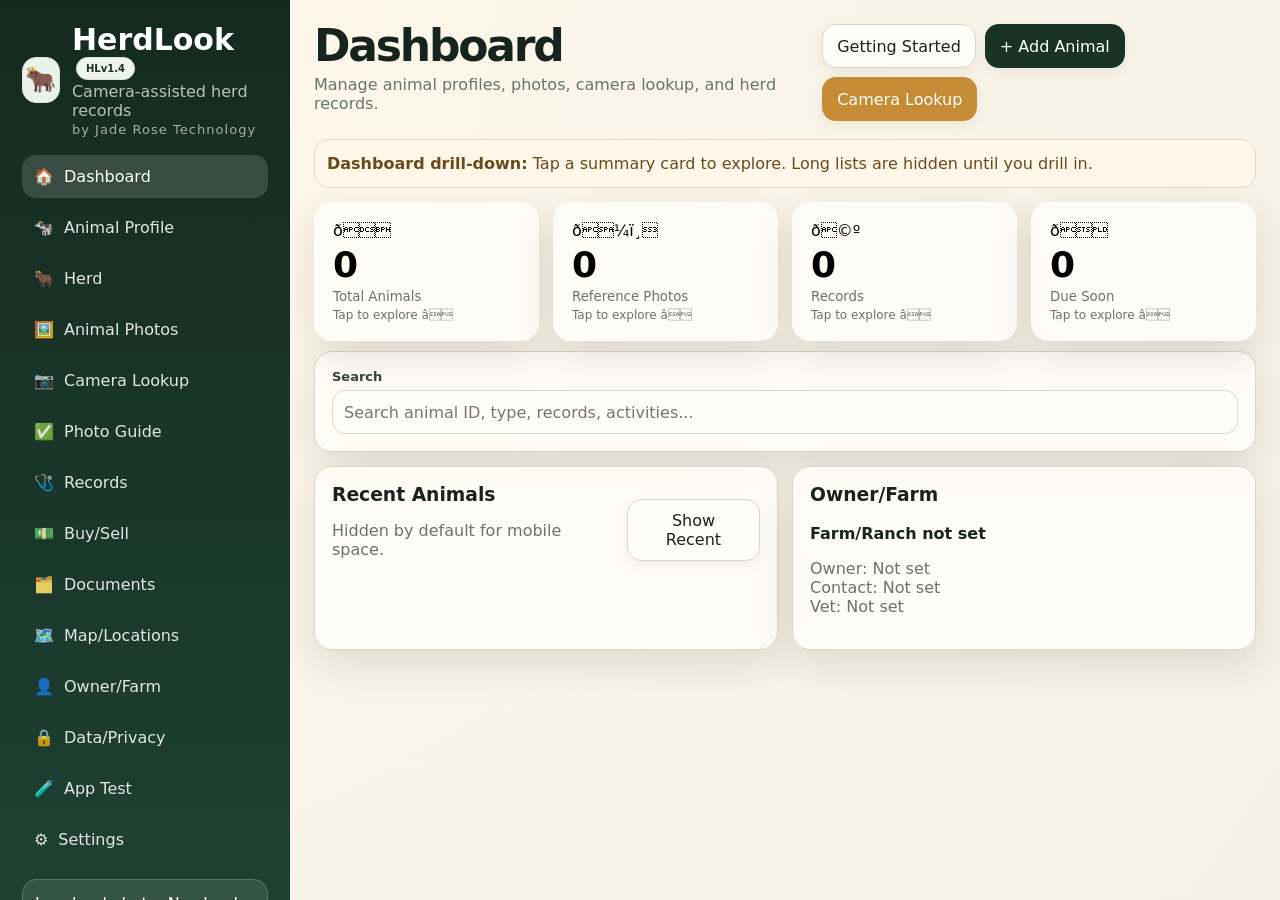
==== index.html @ 60dd4072 "HLv1.4: Fix Back button showing label but not content - use view() to actually show/hide pages, add " ====
<!doctype html>
<html lang="en">
<head>
<meta charset="utf-8">
<meta name="viewport" content="width=device-width,initial-scale=1,viewport-fit=cover">
<title>HerdLook HLv1.4</title>
<meta name="theme-color" content="#183326">
<meta name="description" content="HerdLook local-only herd management beta with mobile drawer, categories, photos, camera lookup, and records.">
<style>
:root{--bg:#f5f1e7;--card:#fffdf8;--ink:#17241d;--muted:#68746c;--green:#183326;--green2:#2f604b;--gold:#c58b35;--line:#ddd5c7;--bad:#a33b2f;--shadow:0 14px 38px rgba(23,36,29,.12);--r:18px;--hl-green:#0f4d2a;--hl-green-2:#176235;--hl-green-soft:#dcefdc;--hl-orange:#e96b2c;--hl-cream:#fbfaf5;--hl-card:#ffffff;--hl-border:#e2ddd3;--hl-text:#1e241f;--hl-muted:#687267;--hl-shadow:0 10px 28px rgba(18,45,28,.12);--hl-radius:18px}
*{box-sizing:border-box}body{margin:0;font-family:Inter,system-ui,-apple-system,Segoe UI,sans-serif;background:radial-gradient(circle at top left,#fff8ea,var(--bg));color:var(--ink)}button,input,select,textarea{font:inherit}button{cursor:pointer;border:0}.hidden{display:none!important}
.appbar{display:none;position:sticky;top:0;z-index:40;align-items:center;justify-content:space-between;padding:12px 14px;background:rgba(245,241,231,.96);backdrop-filter:blur(14px);border-bottom:1px solid var(--line)}.mbrand{display:flex;align-items:center;gap:10px;min-width:0}.logo{width:46px;height:46px;border-radius:14px;display:grid;place-items:center;background:#eaf2ec;color:var(--green);font-size:25px;border:1px solid #d6e4d9}.mbrand strong{font-size:20px;display:block}.mbrand small{display:block;color:var(--muted);font-size:12px;white-space:nowrap;overflow:hidden;text-overflow:ellipsis;max-width:230px}.hamb{width:48px;height:48px;border-radius:15px;background:var(--green);color:white;font-size:24px}.backdrop{display:none;position:fixed;inset:0;background:rgba(0,0,0,.36);z-index:44}.backdrop.open{display:block}
.layout{display:grid;grid-template-columns:290px minmax(0,1fr);min-height:100vh}.side{position:sticky;top:0;height:100vh;padding:22px;background:linear-gradient(180deg,#142a20,#1f4033);color:white;overflow:auto;z-index:45}.brand{display:flex;gap:12px;align-items:center;margin-bottom:18px}.brand h1{margin:0;font-size:30px}.brand p{margin:2px 0;color:rgba(255,255,255,.7)}.byline{font-size:13px;letter-spacing:.08em;color:rgba(255,255,255,.62)}
.nav{display:grid;gap:8px;margin-top:18px}.nav button{display:flex;gap:10px;align-items:center;text-align:left;width:100%;border-radius:14px;padding:12px;color:rgba(255,255,255,.88);background:transparent}.nav button.active,.nav button:hover{background:rgba(255,255,255,.14);color:white}.nav .label{overflow:hidden;text-overflow:ellipsis}
main{padding:24px;min-width:0}.top{display:flex;justify-content:space-between;gap:14px;align-items:start;margin-bottom:18px}.top h2{font-size:clamp(28px,4vw,44px);line-height:1;margin:0;letter-spacing:-.05em}.top p{color:var(--muted);margin:7px 0 0}.actions{display:flex;gap:9px;flex-wrap:wrap}.btn{border-radius:14px;padding:11px 14px;min-height:44px;background:var(--card);border:1px solid var(--line);color:var(--ink);box-shadow:0 5px 14px rgba(23,36,29,.06)}.primary{background:var(--green);color:white;border-color:transparent}.accent{background:var(--gold);color:white;border-color:transparent}.danger{background:#fff0ed;color:var(--bad);border-color:#efc9c3}
.card{background:rgba(255,253,248,.9);border:1px solid var(--line);border-radius:var(--r);box-shadow:var(--shadow);padding:17px}.grid{display:grid;gap:14px}.stats{grid-template-columns:repeat(4,1fr)}.three{grid-template-columns:repeat(3,1fr)}.two{grid-template-columns:repeat(2,1fr)}.stat small,.muted{color:var(--muted)}.stat strong{font-size:38px;display:block;margin:10px 0}.notice{border:1px solid #ead8ba;background:#fff8ea;color:#6b4a19;border-radius:15px;padding:12px;margin-bottom:14px;line-height:1.45}
.toolbar{display:flex;gap:9px;flex-wrap:wrap;margin-bottom:14px}.toolbar input,.toolbar select{flex:1;min-width:150px}.field{display:grid;gap:6px;margin-bottom:11px}label{font-weight:800;font-size:13px;color:#344238}input,select,textarea{width:100%;border:1px solid var(--line);border-radius:13px;background:#fffdf8;color:var(--ink);padding:11px;min-height:44px}textarea{min-height:92px;resize:vertical}.formgrid{display:grid;grid-template-columns:repeat(2,1fr);gap:11px}.full{grid-column:1/-1}
.catcard{text-align:left;display:grid;gap:8px;min-height:118px}.catcard small{color:var(--muted)}.catcard strong{font-size:32px}.catcard.active{border-color:var(--green2);box-shadow:0 0 0 3px rgba(47,96,75,.14),var(--shadow)}.idgrid{display:grid;grid-template-columns:repeat(2,1fr);gap:10px;margin-top:12px}.idbtn{text-align:left;border:1px solid var(--line);background:#fffdf8;border-radius:14px;padding:12px}.idbtn strong{display:block;font-size:18px}.animals{display:grid;grid-template-columns:repeat(3,1fr);gap:14px}.pill{display:inline-flex;border-radius:99px;padding:5px 9px;background:#eef5ef;color:var(--green);font-size:12px;font-weight:900;border:1px solid #d6e4d9}.record,.doc,.loc{border:1px solid var(--line);border-radius:15px;background:#fffdf8;padding:12px;margin-top:10px}.row{display:flex;justify-content:space-between;align-items:center;gap:10px}
.photos{display:grid;grid-template-columns:repeat(2,1fr);gap:12px}.photoCard{border:1px solid var(--line);border-radius:18px;overflow:hidden;background:#fffdf8}.photoCard img,.thumb img{width:100%;height:210px;object-fit:cover;display:block}.thumbs{display:grid;grid-template-columns:repeat(4,1fr);gap:10px}.thumb{height:130px;border:1px solid var(--line);border-radius:14px;overflow:hidden;background:#f6f1e7}.match{display:grid;grid-template-columns:105px 1fr auto;gap:12px;align-items:center;border:1px solid var(--line);border-radius:16px;padding:10px;background:#fffdf8;margin-top:10px}.match img{width:105px;height:86px;object-fit:cover;border-radius:12px}.bar{height:9px;background:#e7dfd1;border-radius:99px;overflow:hidden}.bar span{display:block;height:100%;background:linear-gradient(90deg,var(--green2),var(--gold))}
.batch{display:grid;grid-template-columns:1fr 1fr 1fr auto;gap:10px;align-items:end;border:1px solid var(--line);border-radius:15px;background:#fffdf8;padding:12px;margin-top:10px}.chips{display:flex;gap:7px;flex-wrap:wrap}.chip{border:1px solid var(--line);background:#fffdf8;border-radius:99px;padding:6px 10px;font-size:12px;font-weight:800;color:var(--green)}
.modal{display:none;position:fixed;inset:0;z-index:70;background:rgba(0,0,0,.5);align-items:center;justify-content:center;padding:18px}.modal.open{display:flex}.modalbox{width:min(960px,100%);max-height:92vh;overflow:auto;background:white;border-radius:24px;padding:20px}.modalhead{display:flex;justify-content:space-between;gap:12px;align-items:start}.modalhead h3{margin:0;font-size:27px}
.lock{display:none;position:fixed;inset:0;z-index:100;background:linear-gradient(135deg,#142a20,#2f604b);align-items:center;justify-content:center;padding:20px}.lock.open{display:flex}.lockbox{background:white;border-radius:24px;padding:22px;width:min(450px,100%)}
@media(max-width:1050px){.appbar{display:flex}.layout{display:block}.side{position:fixed;inset:0 auto 0 0;width:min(82vw,320px);height:100vh;transform:translateX(-105%);transition:.22s ease;box-shadow:22px 0 70px rgba(0,0,0,.28)}.side.open{transform:translateX(0)}.nav{display:grid!important}.nav button{white-space:normal;font-size:15px}main{padding:15px}.top{display:grid}.top .actions{display:grid;grid-template-columns:1fr 1fr}.top .actions .btn:first-child{grid-column:1/-1}.stats,.three,.two,.animals,.photos,.idgrid,.formgrid,.thumbs{grid-template-columns:1fr}.batch{grid-template-columns:1fr}.match{grid-template-columns:1fr}.match img{width:100%;height:175px}.card{padding:15px}}

.sale-status {
  display:inline-flex;
  align-items:center;
  border-radius:99px;
  padding:5px 9px;
  font-size:12px;
  font-weight:900;
  border:1px solid var(--line);
  background:#eef5ef;
  color:var(--green);
}
.sale-status.sold {background:#fff0ed;color:var(--bad);border-color:#efc9c3}
.sale-status.bought {background:#fff8ea;color:#6b4a19;border-color:#ead8ba}
.sale-box {
  border:1px solid var(--line);
  background:#fffdf8;
  border-radius:15px;
  padding:12px;
  margin-top:10px;
}

@media print{.side,.appbar,.actions,.toolbar,.btn{display:none!important}.layout{display:block}main{padding:0}.card{box-shadow:none}}

.drill-btn{cursor:pointer;text-align:left;border:2px solid transparent;transition:border-color .15s,box-shadow .15s}
.drill-btn:hover,.drill-btn:active{border-color:var(--green2);box-shadow:var(--shadow)}
.drill-btn strong{font-size:36px;display:block;margin:4px 0}
.drill-btn small{display:block;color:var(--muted)}
.drill-btn span.muted{font-size:12px;margin-top:4px;display:block}
.drill-card{border:1px solid var(--line);border-radius:var(--r);background:var(--card);padding:14px;cursor:pointer;transition:border-color .15s}
.drill-card:hover,.drill-card:active{border-color:var(--green2)}
.drill-card h4{margin:0 0 4px}
.drill-card .count{font-size:24px;font-weight:900;color:var(--green2)}
.drill-back{margin-bottom:12px}
.drill-item{border:1px solid var(--line);border-radius:14px;background:var(--card);padding:12px;margin-top:10px;display:flex;justify-content:space-between;align-items:center;gap:10px}
.drill-item .info{min-width:0}
.drill-item .info strong{display:block;font-size:16px}
.drill-item .info small{color:var(--muted)}
.drill-item .actions{flex-shrink:0}
.search-group{margin-top:14px}
.search-group h4{margin:0 0 6px}
.search-item{border:1px solid var(--line);border-radius:14px;background:var(--card);padding:10px;margin-top:6px;display:flex;justify-content:space-between;align-items:center;gap:8px}
.status-deceased{background:#fff0ed;border-color:#efc9c3;color:var(--bad)}
.status-sold{background:#fff8ea;border-color:#ead8ba;color:#6b4a19}
.status-bought{background:#eef5ef;border-color:#d6e4d9;color:var(--green2)}

/* === HerdLook Animal Profile (Flyer Layout) === */
.hl-app-shell{min-height:100vh;background:radial-gradient(circle at top right,rgba(23,98,53,.13),transparent 34%),linear-gradient(180deg,#f7f5ec 0%,#fff 44%,#f7f4eb 100%);color:var(--hl-text);font-family:system-ui,-apple-system,BlinkMacSystemFont,"Segoe UI",sans-serif;padding-bottom:86px}
.hl-topbar{position:sticky;top:0;z-index:20;display:flex;align-items:center;justify-content:space-between;padding:14px 16px;background:linear-gradient(135deg,var(--hl-green),var(--hl-green-2));color:#fff;box-shadow:0 6px 16px rgba(0,0,0,.18)}
.hl-brand{display:flex;align-items:center;gap:10px}
.hl-logo{width:42px;height:42px;display:grid;place-items:center;background:#fff;color:var(--hl-green);border-radius:999px;font-size:22px;font-weight:900}
.hl-brand-name{font-size:1.35rem;font-weight:900;line-height:1}
.hl-brand-sub{margin-top:3px;font-size:.72rem;letter-spacing:.08em;text-transform:uppercase;opacity:.82}
.hl-menu-btn{border:0;background:transparent;color:#fff;font-size:1.8rem;line-height:1;cursor:pointer}
.hl-animal-profile{width:min(100%,760px);margin:0 auto;padding:14px}
.hl-hero-card,.hl-animal-main-card,.hl-panel{background:var(--hl-card);border:1px solid var(--hl-border);border-radius:var(--hl-radius);box-shadow:var(--hl-shadow);overflow:hidden;margin-bottom:14px}
.hl-hero-photo-wrap{width:100%;height:clamp(230px,42vw,360px);background:#d8e3d4;overflow:hidden;display:grid;place-items:center;color:var(--hl-muted);font-size:1rem}
.hl-hero-photo{width:100%;height:100%;object-fit:cover;display:block}
.hl-photo-strip{display:flex;gap:8px;padding:9px;overflow-x:auto;background:rgba(255,255,255,.92);border-top:1px solid var(--hl-border)}
.hl-thumb{flex:0 0 86px;height:62px;border:2px solid transparent;border-radius:10px;overflow:hidden;background:#eef3ea;cursor:pointer;padding:0}
.hl-thumb.active{border-color:var(--hl-green)}
.hl-thumb img{width:100%;height:100%;object-fit:cover}
.hl-empty-thumb{display:grid;place-items:center;height:100%;font-size:.75rem;color:#607060}
.hl-more-thumb{flex:0 0 86px;height:62px;border-radius:10px;border:0;background:linear-gradient(135deg,rgba(15,77,42,.8),rgba(15,77,42,.55));color:#fff;font-weight:900;font-size:1.2rem;cursor:pointer}
.hl-animal-main-card{padding:16px}
.hl-animal-title-row{display:flex;align-items:flex-start;justify-content:space-between;gap:12px;flex-wrap:wrap}
.hl-animal-title-row h1{margin:0 0 7px;color:var(--hl-green);font-size:clamp(1.55rem,5vw,2.15rem);line-height:1.06}
.hl-animal-meta{margin:4px 0;color:var(--hl-text);font-size:.96rem}
.hl-animal-meta .dot{color:var(--hl-green-2);font-weight:900;padding:0 6px}
.hl-status-pill{flex:0 0 auto;background:var(--hl-green-soft);color:var(--hl-green);border:1px solid rgba(15,77,42,.18);padding:7px 13px;border-radius:999px;font-weight:800;font-size:.9rem;white-space:nowrap}
.hl-status-grid{display:grid;grid-template-columns:repeat(3,1fr);gap:9px;margin-top:16px}
.hl-status-card{border:1px solid var(--hl-border);background:#fff;border-radius:14px;padding:13px 8px;min-height:98px;text-align:center;box-shadow:0 6px 14px rgba(27,39,30,.08);cursor:pointer;font:inherit;color:var(--hl-text)}
.hl-status-icon{color:var(--hl-green);font-size:1.55rem;font-weight:900;margin-bottom:4px}
.hl-status-icon.hl-orange{color:var(--hl-orange)}
.hl-status-label{text-transform:uppercase;color:var(--hl-text);font-size:.74rem;font-weight:900;letter-spacing:.04em}
.hl-status-value{margin-top:5px;color:var(--hl-green);font-weight:800;font-size:.96rem}
.hl-panel{padding:15px}
.hl-panel h2,.hl-section-head h2{margin:0;color:var(--hl-green);font-size:1.05rem;text-transform:uppercase;letter-spacing:.04em}
.hl-section-head{display:flex;align-items:center;justify-content:space-between;gap:12px;margin-bottom:10px}
.hl-section-head button{border:0;background:transparent;color:var(--hl-green);font-weight:900;cursor:pointer}
.hl-record-list{border:1px solid var(--hl-border);border-radius:14px;overflow:hidden;background:#fff}
.hl-record-row{display:grid;grid-template-columns:94px 1fr auto 18px;gap:8px;align-items:center;padding:11px 10px;border-bottom:1px solid var(--hl-border);font-size:.92rem;cursor:pointer;width:100%;text-align:left;background:transparent;color:var(--hl-text);font:inherit}
.hl-record-row:last-child{border-bottom:0}
.hl-record-date{color:var(--hl-text);white-space:nowrap}
.hl-record-type{font-weight:750}
.hl-record-note{color:var(--hl-muted);text-align:right}
.hl-record-arrow{color:var(--hl-muted);font-size:1.15rem}
.hl-actions-grid{display:grid;grid-template-columns:repeat(4,1fr);gap:9px;margin-top:12px}
.hl-action-btn{border:1px solid var(--hl-border);background:#fff;color:var(--hl-text);border-radius:14px;padding:12px 6px 10px;min-height:84px;box-shadow:0 5px 13px rgba(27,39,30,.08);cursor:pointer;font-weight:750;font-size:.78rem;font:inherit}
.hl-action-icon{display:block;margin:0 auto 7px;color:var(--hl-green);font-size:1.65rem;line-height:1}
.hl-bottom-nav{position:fixed;left:50%;bottom:0;z-index:30;transform:translateX(-50%);width:min(100%,760px);display:grid;grid-template-columns:repeat(4,1fr);background:rgba(255,255,255,.96);backdrop-filter:blur(12px);border-top:1px solid var(--hl-border);box-shadow:0 -8px 20px rgba(18,45,28,.1)}
.hl-bottom-nav button{border:0;background:transparent;color:#697369;padding:8px 4px 10px;min-height:62px;font-size:1.22rem;cursor:pointer;font:inherit}
.hl-bottom-nav button span{display:block;margin-top:2px;font-size:.72rem;font-weight:750}
.hl-bottom-nav button.active{color:var(--hl-green)}
@media(max-width:520px){.hl-animal-profile{padding:10px}.hl-status-grid{grid-template-columns:repeat(3,minmax(0,1fr))}.hl-status-card{min-height:88px;padding:10px 5px}.hl-record-row{grid-template-columns:82px 1fr;gap:4px 8px}.hl-record-note{text-align:left;grid-column:2/3;font-size:.82rem}.hl-record-arrow{display:none}.hl-actions-grid{grid-template-columns:repeat(2,1fr)}.hl-action-btn{min-height:72px}}

.safe-mobile-nav{display:flex;align-items:center;gap:8px;padding:8px 12px;background:#f8fafc;border-bottom:1px solid #d9e2ec;position:sticky;top:0;z-index:50;margin:0 -2px 8px}
.safe-mobile-nav button{min-height:44px;padding:10px 14px;border:1px solid #cbd5e1;border-radius:12px;background:#fff;color:#17324d;font-weight:800;font-size:14px;cursor:pointer;transition:transform .1s}
.safe-mobile-nav button:active{transform:scale(.98)}
.safe-mobile-nav button:hover{background:#f0ebe0}
.safe-mobile-nav .current-label{font-size:13px;font-weight:700;color:#475569;overflow:hidden;text-overflow:ellipsis;white-space:nowrap}
@media(min-width:1050px){.safe-mobile-nav{display:flex}}
</style>

</head>
<body>
<div class="lock" id="lock"><div class="lockbox"><h2>HerdLook Locked</h2><p class="muted">Enter local PIN/password.</p><div class="field"><label>PIN/password</label><input id="unlockPin" type="password"></div><button class="btn primary" id="unlockBtn" style="width:100%">Unlock</button><p id="unlockErr" class="muted hidden" style="color:var(--bad)">Incorrect PIN/password.</p></div></div>
<div class="appbar"><div class="mbrand"><div class="logo">🐂</div><div><strong>HerdLook <span style="font-size:11px;color:var(--muted)">HLv1.4</span></strong><small>by Jade Rose Technology</small></div></div><button class="hamb" id="menuBtn">☰</button></div><div id="safeMobileNav"></div><div class="backdrop" id="backdrop"></div>
<div class="layout">
<aside class="side" id="side"><div class="brand"><div class="logo">🐂</div><div><h1>HerdLook</h1><span class="pill" style="font-size:10px;margin-left:4px">HLv1.4</span><p>Camera-assisted herd records</p><div class="byline">by Jade Rose Technology</div></div></div><nav class="nav" id="nav">
<button class="active" data-view="dashboard">🏠 <span class="label">Dashboard</span></button><button data-view="animalProfile">🐄 <span class="label">Animal Profile</span></button><button data-view="herd">🐂 <span class="label">Herd</span></button><button data-view="photos">🖼️ <span class="label">Animal Photos</span></button><button data-view="lookup">📷 <span class="label">Camera Lookup</span></button><button data-view="guide">✅ <span class="label">Photo Guide</span></button><button data-view="records">🩺 <span class="label">Records</span></button><button data-view="sales">💵 <span class="label">Buy/Sell</span></button><button data-view="documents">🗂️ <span class="label">Documents</span></button><button data-view="locations">🗺️ <span class="label">Map/Locations</span></button><button data-view="owner">👤 <span class="label">Owner/Farm</span></button><button data-view="privacy">🔒 <span class="label">Data/Privacy</span></button><button data-view="apptest">🧪 <span class="label">App Test</span></button><button data-view="settings">⚙️ <span class="label">Settings</span></button>
</nav><div class="notice" style="margin-top:18px;background:rgba(255,255,255,.1);color:white;border-color:rgba(255,255,255,.2)">Local-only beta. No cloud database or automatic sync.</div></aside>
<main>
<header class="top"><div><h2 id="title">Dashboard</h2><p id="sub">Manage animal profiles, photos, camera lookup, and herd records.</p></div><div class="actions"><button class="btn" onclick="view('guide')">Getting Started</button><button class="btn primary" onclick="openAnimal()">+ Add Animal</button><button class="btn accent" onclick="view('lookup')">Camera Lookup</button></div></header>

<section id="dashboard" class="view">
<div class="notice"><b>Dashboard drill-down:</b> Tap a summary card to explore. Long lists are hidden until you drill in.</div>
<div class="grid stats drill-cards"><button class="card stat drill-btn" onclick="openDashboardDrill('animals')">ð <strong id="sAnimals">0</strong><small>Total Animals</small><span class="muted">Tap to explore â</span></button><button class="card stat drill-btn" onclick="openDashboardDrill('photos')">ð¼ï¸ <strong id="sPhotos">0</strong><small>Reference Photos</small><span class="muted">Tap to explore â</span></button><button class="card stat drill-btn" onclick="openDashboardDrill('records')">ð©º <strong id="sRecords">0</strong><small>Records</small><span class="muted">Tap to explore â</span></button><button class="card stat drill-btn" onclick="openDashboardDrill('due')">ð <strong id="sDue">0</strong><small>Due Soon</small><span class="muted">Tap to explore â</span></button></div>
<div class="card" style="margin-top:10px"><div class="field" style="margin-bottom:0"><label>Search</label><input id="globalSearch" type="text" placeholder="Search animal ID, type, records, activities..." oninput="handleGlobalSearch(this.value)"></div><div id="searchResults" class="hidden" style="margin-top:10px"></div></div>
<div id="drillPanel" class="hidden" style="margin-top:14px"><div id="drillContent"></div></div>
<div id="dashboardDefault" class="grid two" style="margin-top:14px"><div class="card"><div class="row"><div><h3 style="margin:0">Recent Animals</h3><p class="muted">Hidden by default for mobile space.</p></div><button class="btn" id="recentBtn" onclick="toggleRecent()">Show Recent</button></div><div id="recent" class="hidden"></div></div><div class="card"><h3 style="margin-top:0">Owner/Farm</h3><div id="ownerSummary"></div></div></div>
</section>

<section id="herd" class="view hidden"><div class="toolbar"><input id="search" placeholder="Search ID, name, breed, location, dam, sire..."><select id="catFilter"><option value="">All categories</option></select><select id="sort"><option value="">Sort: newest added</option><option value="dob">Sort: birth date / age</option><option value="added">Sort: date added</option><option value="id">Sort: animal ID</option></select><select id="sortOrder"><option value="desc">Order: youngest / newest first</option><option value="asc">Order: oldest / earliest first</option></select><button class="btn" onclick="toggleBatch()">Batch Edit</button><button class="btn primary" onclick="openAnimal()">+ Add Animal</button></div><div id="animalList" class="animals"></div><div id="batchPanel" class="card hidden" style="margin-top:14px"><div class="row"><div><h3 style="margin:0">Batch Edit</h3><p class="muted">Change repeated info and save all edits with one click.</p></div><button class="btn primary" onclick="saveBatch()">Save All Edits</button></div><div id="batchList"></div></div></section>

<section id="photos" class="view hidden"><div class="toolbar"><input id="photoSearch" placeholder="Search animal photos..."><select id="photoCat"><option value="">All categories</option></select></div><div class="card"><h3 style="margin-top:0">Animal Photo Cards</h3><p class="muted">Photos live behind this button/page so herd cards stay compact on mobile.</p><div id="photoCards" class="photos"></div></div></section>

<section id="lookup" class="view hidden"><div class="card"><h3 style="margin-top:0">Camera Lookup</h3><div class="notice"><b>Advanced beta recognition:</b> Uses multi-photo weighted comparison in the browser. It suggests matches only. Always manually confirm.</div><div class="grid two"><div><div class="field"><label>Take/upload photo</label><input id="lookupFile" type="file" accept="image/*" capture="environment"></div><div id="lookupPreview" class="card muted" style="height:280px;display:grid;place-items:center">No photo selected</div></div><div><h4>Suggested matches</h4><div id="matches"><div class="record muted">Upload a photo to compare against animal reference photos.</div></div></div></div></div></section>

<section id="guide" class="view hidden"><div class="card"><h3 style="margin-top:0">Photo Capture Best Practices</h3><div class="notice"><b>Minimum beta requirement:</b> 3 clear photos: front face, left side, right side. Recommended: 6-8 photos per animal.</div><div class="grid two"><div class="card"><h4>Cattle: 6 photos</h4><ol><li>Front face</li><li>Left side full body</li><li>Right side full body</li><li>Rear view</li><li>Ear tag / brand close-up</li><li>Unique marking or muzzle/nose close-up</li></ol></div><div class="card"><h4>Horses: 7 photos</h4><ol><li>Front face</li><li>Left side full body</li><li>Right side full body</li><li>Rear view</li><li>Face / blaze close-up</li><li>Legs / socks / markings</li><li>Brand, scar, or unique marking</li></ol></div></div><h4>Quality rules</h4><ul><li>Use good daylight or even barn lighting.</li><li>Keep the animal filling most of the frame.</li><li>Avoid blur, fences, shadows, people, and other animals blocking the view.</li><li>Update photos after seasonal coat changes, new tags, injury, grooming, or weight change.</li></ul></div></section>

<section id="records" class="view hidden"><div class="toolbar"><input id="recordSearch" placeholder="Search records..."><select id="recordType"><option value="">All record types</option><option>Health</option><option>Weight</option><option>Breeding</option><option>Movement</option><option>Note</option><option>Sale/Transfer</option><option>Death/Loss</option></select><button class="btn primary" onclick="openRecord()">+ Add Record</button></div><div class="card"><h3 style="margin-top:0">Records</h3><div id="recordList"></div></div></section>

<section id="sales" class="view hidden">
 <div class="toolbar">
 <input id="saleSearch" placeholder="Search sales by animal, buyer/seller, notes...">
 <select id="saleStatusFilter">
 <option value="">All sale statuses</option>
 <option value="active">Active / owned</option>
 <option value="sold">Sold</option>
 <option value="bought">Bought / purchased</option>
 </select>
 <button class="btn primary" onclick="openSale()">+ Add Buy/Sell Entry</button>
 </div>
 <div class="card">
 <h3 style="margin-top:0">Buy/Sell Animal Records</h3>
 <p class="muted">Track animal purchase date, purchase price, sold date, sale price, buyer/seller, and notes. Sale info also appears on animal cards.</p>
 <div id="salesList"></div>
 </div>
</section>

<section id="documents" class="view hidden"><div class="grid two"><div class="card"><h3 style="margin-top:0">Add Document</h3><form id="docForm"><div class="field"><label>Title</label><input id="docTitle" required></div><div class="field"><label>Type</label><select id="docType"><option>Vet / Health</option><option>Registration</option><option>Bill of Sale</option><option>Receipt</option><option>Lab / Test Result</option><option>Other</option></select></div><div class="field"><label>Attach to animal</label><select id="docAnimal"></select></div><div class="field"><label>File</label><input id="docFile" type="file" required></div><div class="field"><label>Notes</label><textarea id="docNotes"></textarea></div><button class="btn primary">Save Document</button></form></div><div class="card"><h3 style="margin-top:0">Stored Documents</h3><div id="docList"></div></div></div></section>

<section id="locations" class="view hidden"><div class="grid two"><div class="card"><h3 style="margin-top:0">Location</h3><form id="locForm"><div class="field"><label>Name</label><input id="locName" required></div><div class="field"><label>Type</label><select id="locType"><option>Pasture</option><option>Barn</option><option>Lot / Pen</option><option>Water</option><option>Gate</option><option>Handling Area</option><option>Quarantine</option><option>Other</option></select></div><div class="field"><label>Notes</label><textarea id="locNotes"></textarea></div><button class="btn primary">Save Location</button></form></div><div class="card"><h3 style="margin-top:0">Locations</h3><div id="locList"></div></div></div></section>

<section id="owner" class="view hidden"><div class="card"><h3 style="margin-top:0">Owner & Farm/Ranch Info</h3><form id="ownerForm" class="formgrid"><div class="field"><label>Owner name</label><input id="ownerName"></div><div class="field"><label>Farm/Ranch name</label><input id="farmName"></div><div class="field"><label>Phone</label><input id="ownerPhone"></div><div class="field"><label>Email</label><input id="ownerEmail" type="email"></div><div class="field full"><label>Address</label><input id="farmAddress"></div><div class="field"><label>Primary animal type</label><input id="farmType"></div><div class="field"><label>Vet / clinic</label><input id="vetInfo"></div><div class="field full"><label>Notes</label><textarea id="farmNotes"></textarea></div><button class="btn primary full">Save Owner/Farm Info</button></form></div></section>

<section id="privacy" class="view hidden"><div class="grid two"><div class="card"><h3 style="margin-top:0">Local-Only Data</h3><p>HerdLook stores data in this browser/device by default. No Firebase, Supabase, cloud database, server accounts, or automatic cloud sync.</p><div class="notice">Export backups regularly. Clearing browser data can delete local HerdLook records.</div></div><div class="card"><h3 style="margin-top:0">Backup / Restore</h3><div class="notice"><b>Import safety rule:</b> Importing a backup will not overwrite existing data. To import a backup, first export a safety backup, then clear/delete the old local data from Settings.</div><div class="notice"><b>Migration fix:</b> Old HerdLook backups are normalized during import so animal category cards, Animal Photos, Records, Documents, Locations, owner/farm info, dam/sire fields, breed, and location fields display in the updated layout.</div><div class="card" style="margin-bottom:12px">
 <h4 style="margin:0 0 8px">Mobile Transfer Photo Settings</h4>
 <div class="field"><label>Photo quality</label><select id="mobilePhotoQuality"><option value="low">Low (700px, smaller file)</option><option value="medium" selected>Medium (900px, recommended)</option><option value="high">High (1200px, best quality)</option></select></div>
 <div class="field"><label>Max photos per animal</label><select id="mobileMaxPhotos"><option value="1">1</option><option value="2" selected>2</option><option value="3">3</option><option value="all">All</option></select></div>
</div>
<div class="actions">
 <button class="btn primary" onclick="exportBackup()">Export Full Backup</button>
 <button class="btn" onclick="exportMobileRecordsOnlyBackup()">Export Mobile Transfer — Records Only</button>
 <button class="btn" onclick="exportMobilePhotoBackup()">Export Mobile Transfer — With Photos</button>
</div>
<div class="notice" style="margin-top:12px">
 <b>Full Backup</b> includes original photos and may be too large for iPhone.<br>
 <b>Mobile Records Only</b> is the smallest transfer — no photos or document files.<br>
 <b>Mobile With Photos</b> compresses animal photos for iPhone transfer.
</div>
<div class="field" style="margin-top:12px">
 <label>Import HerdLook backup</label>
 <input id="importFile" type="file" accept=".json,application/json,text/plain">
</div>
<div class="actions"><button class="btn primary" onclick="importBackup()">Import Selected Backup</button></div>
<div id="importStatus" class="notice" style="margin-top:12px"><b>Import status:</b> Choose a backup file. On iPhone, use a Mobile Transfer Backup.</div></div></div></section>

<section id="apptest" class="view hidden">
 <div class="card">
 <h3 style="margin-top:0">App Test / Link Check</h3>
 <p class="muted">Run this before release. It checks key views, buttons, modals, animal-card actions, and startup hydration. If no animals exist, the test will load a temporary test herd first.</p>
 <div class="actions">
 <button class="btn primary" onclick="runAppTest()">Run App Test</button><button class="btn" onclick="runPersistenceTest()">Run Persistence Test</button><button class="btn" onclick="runMobileStorageTest()">Run iPhone Storage Test</button>
 <button class="btn" onclick="seed()">Load Test Herd</button>
 </div>
 <div id="appTestResults" class="record" style="margin-top:14px">No test run yet.</div>
 </div>
</section>

<section id="animalProfile" class="view hidden"></section>
<section id="settings" class="view hidden"><div class="card"><h3 style="margin-top:0">Security & Testing</h3><div class="field"><label>Set local PIN/password</label><input id="pin" type="password"></div><div class="actions"><button class="btn primary" onclick="savePin()">Save PIN</button><button class="btn" onclick="lockNow()">Lock Now</button><button class="btn danger" onclick="clearPin()">Remove PIN</button><button class="btn" onclick="seed()">Load Demo Herd</button><button class="btn danger" onclick="clearAll()">Clear All Local Data</button><button class="btn" onclick="repairStorage()">Repair/Sync Storage</button></div><div class="notice" style="margin-top:14px"><b>Claw direction:</b> This is the single-file beta. Keep local-only. After beta reviews, split into production PWA files and upgrade storage to IndexedDB.</div><div class="notice"><b>Import rule:</b> A backup import must not overwrite existing data. User must clear/delete old data first, then import.</div></div></section>
</main></div>

<div class="modal" id="animalModal"><div class="modalbox"><div class="modalhead"><div><h3 id="animalTitle">Add Animal</h3><p class="muted">One-click save handles profile info and photos together.</p></div><button class="btn" onclick="closeModal('animalModal')">Close</button></div><form id="animalForm" class="formgrid"><input id="animalId" type="hidden">
<div class="field"><label>Animal ID *</label><input id="aCode" required></div><div class="field"><label>Name</label><input id="aName"></div>
<div class="field"><label>Species</label><select id="aSpecies"><option>Cattle</option><option>Horse</option><option>Goat</option><option>Sheep</option><option>Other</option></select></div><div class="field"><label>Category *</label><select id="aCategory"></select></div>
<div class="field"><label>Breed</label><input id="aBreed" list="breedList"><datalist id="breedList"></datalist><div id="breedChips" class="chips"></div></div><div class="field"><label>Sex</label><select id="aSex"><option></option><option>Female</option><option>Male</option><option>Cow</option><option>Bull</option><option>Steer</option><option>Heifer</option><option>Mare</option><option>Stallion</option><option>Gelding</option></select></div>
<div class="field"><label>Date of birth</label><input id="aDob" type="date"><small class="muted">Calendar opens for month, day, and year.</small></div><div class="field"><label>Tag / RFID / microchip</label><input id="aTag"></div>
<div class="field"><label>Location</label><input id="aLoc" list="locListData"><datalist id="locListData"></datalist><div id="locChips" class="chips"></div></div><div class="field"><label>Dam information</label><input id="aDam"></div><div class="field"><label>Sire information</label><input id="aSire"></div>
<div class="field full"><label>Markings / notes</label><textarea id="aMark"></textarea></div>
<div class="field full"><label>Reference photos</label><div class="notice"><b>Minimum:</b> front face, left side, right side. <b>Recommended:</b> 6-8 photos.</div><input id="aPhotos" type="file" accept="image/*" multiple><p id="photoHint" class="muted"></p><div id="photoPreview" class="thumbs"></div></div>
<div class="actions full"><button type="button" class="btn danger" id="deleteAnimal" onclick="deleteAnimal()">Delete</button><button class="btn primary">Save Animal & Photos</button></div></form></div></div>

<div class="modal" id="recordModal"><div class="modalbox"><div class="modalhead"><h3 id="recordModalTitle">Add Record</h3><button class="btn" onclick="closeModal('recordModal')">Close</button></div><form id="recForm" class="formgrid"><input id="rId" type="hidden"><div class="field"><label>Animal</label><select id="rAnimal" required></select></div><div class="field"><label>Type</label><select id="rType"><option>Health</option><option>Weight</option><option>Breeding</option><option>Movement</option><option>Note</option><option>Sale/Transfer</option><option>Death/Loss</option></select></div><div class="field"><label>Date</label><input id="rDate" type="date" required></div><div class="field"><label>Follow-up date</label><input id="rFollow" type="date"></div><div class="field full"><label>Details</label><textarea id="rDetails" required></textarea></div><button class="btn primary full">Save Record</button></form></div></div>

<div class="modal" id="recordDetailModal"><div class="modalbox"><div class="modalhead"><h3>Record Detail</h3><button class="btn" onclick="closeModal('recordDetailModal')">Close</button></div><div id="recordDetailContent" style="margin-top:12px"></div></div></div>

<div class="modal" id="saleModal"><div class="modalbox"><div class="modalhead"><div><h3 id="saleTitle">Add Buy/Sell Entry</h3><p class="muted">Record animal purchase or sale information. This also updates the animal card status.</p></div><button class="btn" onclick="closeModal('saleModal')">Close</button></div>
<form id="saleForm" class="formgrid">
<input id="saleId" type="hidden">
<div class="field"><label>Animal</label><select id="saleAnimal" required></select></div>
<div class="field"><label>Transaction type</label><select id="saleType"><option value="sold">Sold</option><option value="bought">Bought / Purchased</option></select></div>
<div class="field"><label>Sale/Purchase date</label><input id="saleDate" type="date" required></div>
<div class="field"><label>Price</label><input id="salePrice" type="number" min="0" step="0.01" placeholder="0.00"></div>
<div class="field"><label>Buyer / Seller name</label><input id="saleParty" placeholder="Buyer for sale, seller for purchase"></div>
<div class="field"><label>Payment status</label><select id="salePaymentStatus"><option>Paid</option><option>Deposit</option><option>Pending</option><option>Not paid</option><option>Other</option></select></div>
<div class="field full"><label>Notes</label><textarea id="saleNotes" placeholder="Bill of sale notes, delivery, terms, reason for sale, purchase source..."></textarea></div>
<div class="actions full"><button class="btn primary">Save Buy/Sell Entry</button></div>
</form></div></div>
<div class="modal" id="deathLossModal"><div class="modalbox"><div class="modalhead"><div><h3 id="deathLossTitle">Record Death / Loss</h3><p class="muted">Mark this animal as deceased and create a Death/Loss record.</p></div><button class="btn" onclick="closeModal('deathLossModal')">Close</button></div>
<form id="deathLossForm" class="formgrid">
<input id="deathLossAnimalId" type="hidden">
<div class="field"><label>Date *</label><input id="deathLossDate" type="date" required></div>
<div class="field"><label>Cause</label><input id="deathLossCause" placeholder="Cause of death or loss"></div>
<div class="field"><label>Estimated value / loss amount</label><input id="deathLossValue" type="number" min="0" step="0.01" placeholder="0.00"></div>
<div class="field full"><label>Notes</label><textarea id="deathLossNotes" placeholder="Additional details about the loss..."></textarea></div>
<div class="actions full"><button class="btn primary" type="button" onclick="saveDeathLoss()">Save Death/Loss Record</button></div>
</form></div></div>


<script>
const K="herdlook_mobile_ux_beta_v1", cats=["Cow","Bull","Bull Calf","Steer Calf","Heifer Calf","Heifer","Steer","Horse","Other","Death/Loss"];
let S={animals:[],records:[],docs:[],locations:[],sales:[],owner:{},pin:"",photos:[],cat:"",recent:false,batch:false,view:"dashboard",dashboardDrill:{panel:null,subCategory:null,query:""},searchQuery:"",navTrail:[]};
const $=id=>document.getElementById(id), esc=s=>String(s??"").replace(/[&<>"']/g,m=>({"&":"&amp;","<":"&lt;",">":"&gt;",'"':"&quot;","'":"&#039;"}[m])), id=()=>crypto.randomUUID?crypto.randomUUID():Date.now()+""+Math.random();
const label=a=>[a.code,a.name].filter(Boolean).join(" — ")||"Unnamed", today=()=>new Date().toISOString().slice(0,10);

/* ===== DURABLE STORAGE v4 — IndexedDB + localStorage ===== */
const DB_NAME="HerdLookFullLocalDB",DB_STORE="herdlook_state",DB_KEY="herdlook_full_state";

function openHerdLookDB(){
 return new Promise((resolve,reject)=>{
  try{
   const req=indexedDB.open(DB_NAME,1);
   req.onupgradeneeded=e=>{try{const db=e.target.result;if(!db.objectStoreNames.contains(DB_STORE))db.createObjectStore(DB_STORE,{keyPath:"key"})}catch(e){console.warn("IDB upgrade warning:",e)}};
   req.onsuccess=()=>resolve(req.result);
   req.onerror=()=>{console.warn("IDB open failed");resolve(null)};
   req.onblocked=()=>{console.warn("IDB open blocked");resolve(null)};
  }catch(e){console.warn("IDB open crash:",e);resolve(null)}
 });
}
function saveToIndexedDB(data){
 return new Promise(async(resolve,reject)=>{
  try{
   const db=await openHerdLookDB();
   if(!db){resolve(false);return}
   const tx=db.transaction(DB_STORE,"readwrite");
   tx.objectStore(DB_STORE).put({key:DB_KEY,data:JSON.parse(JSON.stringify(data))});
   tx.oncomplete=()=>{db.close();resolve(true)};
   tx.onerror=()=>{db.close();resolve(false)};
  }catch(e){resolve(false)}
 });
}
function loadFromIndexedDB(){
 return new Promise(async(resolve,reject)=>{
  try{
   const db=await openHerdLookDB();
   if(!db){resolve(null);return}
   const tx=db.transaction(DB_STORE,"readonly");
   const req=tx.objectStore(DB_STORE).get(DB_KEY);
   req.onsuccess=()=>{db.close();resolve(req.result?.data||null)};
   req.onerror=()=>{db.close();resolve(null)};
  }catch(e){resolve(null)}
 });
}
async function clearIndexedDB(){
 try{
  const db=await openHerdLookDB();
  await new Promise((resolve,reject)=>{
   const tx=db.transaction(DB_STORE,"readwrite");
   tx.objectStore(DB_STORE).clear();
   tx.oncomplete=()=>{db.close();resolve(true)};
   tx.onerror=()=>{db.close();reject(tx.error||new Error("IDB store clear failed"))};
  });
 }catch(e){console.warn("IDB store clear warning:",e)}
 try{
  await new Promise((resolve,reject)=>{
   const req=indexedDB.deleteDatabase(DB_NAME);
   req.onsuccess=()=>resolve(true);
   req.onerror=()=>reject(req.error);
   req.onblocked=()=>resolve(false);
  });
 }catch(e){console.warn("IDB delete database warning:",e)}
}
async function clearAllStorageLayers(){
 try{localStorage.removeItem(K)}catch{}
 try{await clearIndexedDB()}catch(e){console.warn("clearAllStorageLayers warning:",e)}
 S={animals:[],records:[],docs:[],locations:[],sales:[],owner:{},pin:"",photos:[],cat:"",recent:false,batch:false,view:"dashboard",navTrail:[]};
}

async function clearAll(){
 if(!confirm("This will clear ALL HerdLook local data in this browser. Export a backup first if needed. Continue?"))return;
 await hlClearDB();
 try{localStorage.removeItem(K)}catch{}
 try{sessionStorage.removeItem("herdlookUnlocked")}catch{}
 S={animals:[],records:[],docs:[],locations:[],sales:[],owner:{},pin:"",photos:[],cat:"",recent:false,batch:false,view:"dashboard",navTrail:[]};
 alert("All local HerdLook data was cleared. The app will reload empty. You can now import a backup.");
 location.reload();
}

/* ===== iPHONE / MOBILE STORAGE HELPERS ===== */
function isIOSDevice(){return/iphone|ipad|ipod/i.test(navigator.userAgent)||(/Mac/i.test(navigator.userAgent)&&navigator.maxTouchPoints>1)}
async function requestPersistentStorage(){try{if(navigator.storage&&navigator.storage.persist)return await navigator.storage.persist()}catch(e){console.warn("persist() not supported:",e)}return false}
async function getStorageEstimate(){try{if(navigator.storage&&navigator.storage.estimate)return await navigator.storage.estimate()}catch(e){}return null}
function bytesToMB(b){if(!b)return"0 MB";return(b/1024/1024).toFixed(1)+" MB"}
function hlCountData(state){if(!state)return 0;return(state.animals||[]).length+(state.records||[]).length+(state.docs||[]).length+(state.locations||[]).length+(state.sales||[]).length}
function hlIsEmptyState(state){if(!state)return true;return hlCountData(state)===0&&!state.owner?.ownerName&&!state.owner?.farmName&&!state.pin}
function hlLoadDB(){return loadFromIndexedDB()}
function hlClearDB(){return clearIndexedDB()}
async function mobileStorageNotice(data){const ios=isIOSDevice(),est=await getStorageEstimate(),persist=await requestPersistentStorage();const msg=`iPhone/iPad: ${ios?"Yes":"No"}. Storage: ${est?bytesToMB(est.usage)+" used of "+bytesToMB(est.quota):"N/A"}. Persist: ${persist?"Yes":"No/unsupported"}.`;console.log("HerdLook mobileStorageNotice:",msg);return{ios,estimate:est,persistent:persist,msg}}
/* ===== END iPHONE STORAGE HELPERS ===== */

function save(){
 try{
  S.savedAt=new Date().toISOString();
  S.schemaVersion="herdlook-full-ios-durable-v5";
  const snapshot=JSON.parse(JSON.stringify(S));
  const text=JSON.stringify(snapshot);
  try{
   if(text.length<4500000)localStorage.setItem(K,text);
   else localStorage.setItem(K+"_meta",JSON.stringify({savedAt:S.savedAt,schemaVersion:S.schemaVersion,animals:S.animals?.length||0,largeBackup:true}));
  }catch(err){console.warn("localStorage backup save failed:",err)}
  saveToIndexedDB(snapshot).catch(err=>{
   console.error("HerdLook IndexedDB save failed:",err);
   alert("HerdLook could not save to this iPhone/browser local database. Export a backup before closing. Use Safari, not Private Browsing or an in-app browser.");
  });
  return true;
 }catch(err){
  console.error("HerdLook save failed:",err);
  alert("HerdLook could not save data. Export a backup before closing.");
  return false;
 }
}
async function saveAndVerify(reason="save"){
 if(!save())return false;
 await new Promise(r=>setTimeout(r,300));
 let fromDB=null,fromLS=null;
 try{fromDB=await hlLoadDB()}catch(err){console.warn("DB verify failed",err)}
 try{const t=localStorage.getItem(K);fromLS=t?JSON.parse(t):null}catch{}
 const dbNorm=fromDB?normalizeImportedData(fromDB):null;
 const lsNorm=fromLS?normalizeImportedData(fromLS):null;
 const current=hlCountData(S);
 const stored=Math.max(hlCountData(dbNorm),hlCountData(lsNorm));
 if(stored<current){
  alert(`HerdLook ${reason} warning: saved data did not verify. Export a backup before closing.`);
  return false;
 }
 return true;
}

async function load(){
 let fromDB=null,fromLS=null;
 try{fromDB=await hlLoadDB()}catch(err){console.warn("IndexedDB load failed",err)}
 try{const t=localStorage.getItem(K);fromLS=t?JSON.parse(t):null}catch(err){console.warn("localStorage load failed",err)}
 const dbNorm=fromDB?normalizeImportedData(fromDB):null;
 const lsNorm=fromLS?normalizeImportedData(fromLS):null;
 const best=hlCountData(dbNorm)>=hlCountData(lsNorm)?dbNorm:lsNorm;
 if(best&&!hlIsEmptyState(best)){
  S=best;
  save(); // sync both layers to same state
 }
}
/* ===== END DURABLE STORAGE v4 ===== */

function inferCategory(a){
 if(a.status&&a.status.toLowerCase().includes("deceased"))return "Death/Loss";
 const words=[a.category,a.type,a.sex,a.species,a.code,a.name,a.markings,a.notes].join(" ").toLowerCase();
 if(words.includes("steer calf"))return "Steer Calf";
 if(words.includes("bull calf"))return "Bull Calf";
 if(words.includes("heifer calf"))return "Heifer Calf";
 if(words.includes("heifer"))return "Heifer";
 if(words.includes("steer"))return "Steer";
 if(words.includes("bull"))return "Bull";
 if(words.includes("horse")||words.includes("mare")||words.includes("stallion")||words.includes("gelding"))return "Horse";
 if(words.includes("cow")||words.includes("female")||words.includes("cattle"))return "Cow";
 return "Other";
}
const cat=a=>a.category||inferCategory(a);

function normalizeImportedData(raw){
 const root=raw?.data&&typeof raw.data==="object"?raw.data:raw||{};
 const sourceAnimals=Array.isArray(root.animals)?root.animals:[];
 const sourceRecords=Array.isArray(root.records)?root.records:[];
 const sourceDocs=Array.isArray(root.docs)?root.docs:(Array.isArray(root.documents)?root.documents:[]);
 const sourceLocations=Array.isArray(root.locations)?root.locations:[];
 const sourceSales=Array.isArray(root.sales)?root.sales:(Array.isArray(root.saleRecords)?root.saleRecords:[]);
 const owner=root.owner||root.profile||root.farm||{};
 const pin=root.pin||root.security?.pin||"";
 const animals=sourceAnimals.map((a,index)=>{
  const normalized={id:String(a.id||a.animalId||a.uuid||id()),code:String(a.code||a.animalCode||a.tagId||a.animalNumber||a.number||a.idNumber||a.name||`Animal-${index+1}`),name:String(a.name||a.animalName||""),species:String(a.species||(String(a.category||"").toLowerCase().includes("horse")?"Horse":"Cattle")),category:String(a.category||inferCategory(a)),breed:String(a.breed||a.breedName||""),sex:String(a.sex||a.gender||""),dob:String(a.dob||a.birthDate||a.dateOfBirth||""),tag:String(a.tag||a.rfid||a.microchip||a.tagNumber||a.earTag||""),location:String(a.location||a.pasture||a.pen||a.barn||""),dam:String(a.dam||a.damInfo||a.damName||a.mother||""),sire:String(a.sire||a.sireInfo||a.sireName||a.father||""),markings:String(a.markings||a.notes||a.description||""),photos:Array.isArray(a.photos)?a.photos:(Array.isArray(a.images)?a.images:[]),createdAt:a.createdAt||a.created||new Date().toISOString(),updatedAt:a.updatedAt||a.updated||new Date().toISOString()};
  normalized.photos=normalized.photos.map(p=>{if(typeof p==="string")return{id:id(),src:p,createdAt:new Date().toISOString()};return{id:p.id||id(),src:p.src||p.dataUrl||p.url||p.image||"",signature:p.signature||null,compressedForMobile:!!p.compressedForMobile,omitted:!!p.omitted,note:p.note||"",createdAt:p.createdAt||new Date().toISOString()}}).filter(p=>p.src||p.omitted);
 normalized.status=a.status||"";
 normalized.deathLossDate=a.deathLossDate||a.deathDate||a.lossDate||"";
 normalized.deathLossCause=a.deathLossCause||a.causeOfDeath||a.deathCause||a.lossCause||"";
 normalized.deathLossNotes=a.deathLossNotes||a.deathNotes||a.lossNotes||"";
 normalized.deathLossValue=a.deathLossValue||a.deathValue||a.lossValue||"";
 normalized.deathLossRecordedAt=a.deathLossRecordedAt||"";
  return normalized;
 });
 const validIds=new Set(animals.map(a=>a.id));
 const codeToId=new Map(animals.map(a=>[String(a.code).toLowerCase(),a.id]));
 const records=sourceRecords.map(r=>{let animalId=r.animalId||r.animal||r.subjectId||"";if(!validIds.has(animalId)&&codeToId.has(String(animalId).toLowerCase()))animalId=codeToId.get(String(animalId).toLowerCase());if(!validIds.has(animalId)&&animals[0])animalId=animals[0].id;return{id:r.id||id(),animalId,type:r.type||r.recordType||r.category||"Note",date:r.date||r.recordDate||r.createdAt?.slice?.(0,10)||today(),follow:r.follow||r.followUp||r.followUpDate||"",details:r.details||r.notes||r.description||r.text||"",createdAt:r.createdAt||new Date().toISOString(),updatedAt:r.updatedAt||""}});
 const docs=sourceDocs.map(d=>({id:d.id||id(),title:d.title||d.name||d.fileName||"Document",type:d.type||d.documentType||"Other",animalId:d.animalId||"",fileName:d.fileName||d.filename||d.name||"document",src:d.src||d.dataUrl||d.url||"",notes:d.notes||"",createdAt:d.createdAt||new Date().toISOString()}));
 const locations=sourceLocations.map(l=>({id:l.id||id(),name:l.name||l.location||l.title||"Location",type:l.type||"Other",notes:l.notes||l.description||""}));
 let sales=sourceSales.map(s=>{let animalId=s.animalId||s.animal||"";if(!validIds.has(animalId)&&codeToId.has(String(animalId).toLowerCase()))animalId=codeToId.get(String(animalId).toLowerCase());return{id:s.id||id(),animalId,type:s.type||s.transactionType||s.saleType||"sold",date:s.date||s.saleDate||s.soldDate||s.purchaseDate||"",price:s.price||s.salePrice||s.soldPrice||s.purchasePrice||"",party:s.party||s.buyer||s.seller||s.buyerSeller||"",paymentStatus:s.paymentStatus||s.status||"",notes:s.notes||s.details||"",createdAt:s.createdAt||new Date().toISOString()}});
 animals.forEach(a=>{
  if(a.soldDate||a.saleDate||a.salePrice||a.soldPrice||a.buyer){sales.push({id:id(),animalId:a.id,type:"sold",date:a.soldDate||a.saleDate||"",price:a.salePrice||a.soldPrice||"",party:a.buyer||"",paymentStatus:a.salePaymentStatus||"",notes:a.saleNotes||"",createdAt:new Date().toISOString()})}
  if(a.purchaseDate||a.boughtDate||a.purchasePrice||a.boughtPrice||a.seller){sales.push({id:id(),animalId:a.id,type:"bought",date:a.purchaseDate||a.boughtDate||"",price:a.purchasePrice||a.boughtPrice||"",party:a.seller||"",paymentStatus:a.purchasePaymentStatus||"",notes:a.purchaseNotes||"",createdAt:new Date().toISOString()})}
 });
 return{animals,records,docs,locations,sales,owner:{ownerName:owner.ownerName||owner.name||"",farmName:owner.farmName||owner.ranchName||owner.businessName||"",ownerPhone:owner.ownerPhone||owner.phone||"",ownerEmail:owner.ownerEmail||owner.email||"",farmAddress:owner.farmAddress||owner.address||"",farmType:owner.farmType||owner.primaryAnimalType||"",vetInfo:owner.vetInfo||owner.vet||"",farmNotes:owner.farmNotes||owner.notes||""},pin,photos:[],cat:"",recent:false,batch:false,view:"dashboard",navTrail:[]};
}

function closeDrawer(){side.classList.remove("open");backdrop.classList.remove("open")}
function openDrawer(){side.classList.add("open");backdrop.classList.add("open")}
menuBtn.onclick=openDrawer;backdrop.onclick=closeDrawer;



// === SAFE MOBILE NAVIGATION (HLv1.4) ===
function getCurrentPageSafe(){return S.view||"dashboard"}
function currentScreenLabel(){const page=S.view;if(S.profileAnimalId)return"Animal";if(S.dashboardDrill&&S.dashboardDrill.panel)return S.dashboardDrill.subCategory||S.dashboardDrill.panel;const labels={dashboard:"Home",herd:"Herd",records:"Records",photos:"Photos",documents:"Documents",locations:"Locations",dataPrivacy:"Data/Privacy",privacy:"Data/Privacy",settings:"Settings",apptest:"App Test",lookup:"Camera Lookup",guide:"Photo Guide",sales:"Buy/Sell",owner:"Owner/Farm",animalProfile:"Animal"};return labels[page]||page}
function ensureNavTrail(){if(!Array.isArray(S.navTrail))S.navTrail=[];return S.navTrail}
function captureCurrentScreen(labelOverride){return{type:"page",page:S.view,selectedAnimalId:S.profileAnimalId||null,selectedRecordId:S.selectedRecordId||null,selectedCategory:S.selectedCategory||null,selectedRecordType:S.selectedRecordType||null,dashboardDrill:S.dashboardDrill?JSON.parse(JSON.stringify(S.dashboardDrill)):null,label:labelOverride||currentScreenLabel()}}
function pushReturnScreen(labelOverride){const trail=ensureNavTrail();const current=captureCurrentScreen(labelOverride);if(current.page==="menu"||current.page==="drawer")return;const last=trail[trail.length-1];if(last&&last.page===current.page&&last.selectedAnimalId===current.selectedAnimalId&&last.selectedRecordId===current.selectedRecordId&&last.selectedCategory===current.selectedCategory&&last.selectedRecordType===current.selectedRecordType&&JSON.stringify(last.dashboardDrill||null)===JSON.stringify(current.dashboardDrill||null))return;trail.push(current)}
function restoreScreen(screen){if(!screen){safeGoHome();return}const page=screen.page||"dashboard";S.profileAnimalId=screen.selectedAnimalId||null;S.selectedRecordId=screen.selectedRecordId||null;S.selectedCategory=screen.selectedCategory||null;S.selectedRecordType=screen.selectedRecordType||null;if(screen.dashboardDrill){S.dashboardDrill=screen.dashboardDrill}else if(S.dashboardDrill){S.dashboardDrill.panel=null;S.dashboardDrill.subCategory=null;S.dashboardDrill.query=""}document.body.classList.remove("drawer-open","modal-open");document.querySelectorAll(".drawer.open,.modal.open,.panel.open").forEach(el=>el.classList.remove("open"));save();view(page);setTimeout(()=>window.scrollTo({top:0,behavior:"smooth"}),50)}

function restorePageContent(page){if(page==="herd"){S.profileAnimalId=null;S.selectedRecordId=null;S.selectedCategory=null;S.selectedRecordType=null;if(S.dashboardDrill){S.dashboardDrill.panel=null;S.dashboardDrill.subCategory=null;S.dashboardDrill.query=""}}else if(page==="records"){S.profileAnimalId=null;S.selectedRecordId=null;S.selectedCategory=null;S.selectedRecordType=null;if(S.dashboardDrill){S.dashboardDrill.panel=null;S.dashboardDrill.subCategory=null;S.dashboardDrill.query=""}}else if(page==="dashboard"){S.profileAnimalId=null;S.selectedRecordId=null;S.selectedCategory=null;S.selectedRecordType=null;if(S.dashboardDrill){S.dashboardDrill.panel=null;S.dashboardDrill.subCategory=null;S.dashboardDrill.query=""}}document.body.classList.remove("drawer-open","modal-open","menu-open");document.querySelectorAll(".drawer.open,.modal.open,.panel.open,.menu.open").forEach(el=>el.classList.remove("open"));save();view(page);setTimeout(()=>{repairActiveNavHighlight();window.scrollTo({top:0,behavior:"smooth"})},50)}
window.restorePageContent=restorePageContent;

function safeBack(){if(window.herdlookHasUnsavedChanges){const ok=confirm("You have unsaved changes. Leave without saving?");if(!ok)return;window.herdlookHasUnsavedChanges=false}const trail=ensureNavTrail();const previous=trail.pop();if(previous){restoreScreen(previous);return}if(S.profileAnimalId){S.profileAnimalId=null;restorePageContent("herd");return}if(S.selectedRecordId){S.selectedRecordId=null;restorePageContent("records");return}if(S.dashboardDrill&&S.dashboardDrill.subCategory){S.dashboardDrill.subCategory=null;restorePageContent("dashboard");return}if(S.dashboardDrill&&S.dashboardDrill.panel){S.dashboardDrill.panel=null;S.dashboardDrill.subCategory=null;S.dashboardDrill.query="";restorePageContent("dashboard");return}const page=S.view||"dashboard";if(page!=="dashboard"){restorePageContent("dashboard");return}safeGoHome()}
window.safeBack=safeBack;
function safeGoHome(){S.navTrail=[];S.profileAnimalId=null;S.selectedRecordId=null;S.selectedCategory=null;S.selectedRecordType=null;if(S.dashboardDrill){S.dashboardDrill.panel=null;S.dashboardDrill.subCategory=null;S.dashboardDrill.query=""}document.body.classList.remove("drawer-open","modal-open","menu-open");document.querySelectorAll(".drawer.open,.modal.open,.panel.open,.menu.open").forEach(el=>el.classList.remove("open"));view("dashboard");setTimeout(()=>{repairActiveNavHighlight();window.scrollTo({top:0,behavior:"smooth"})},50)}
window.safeGoHome=safeGoHome;
function shouldShowSafeMobileNav(){const page=S.view;if(page==="dashboard"&&!S.profileAnimalId&&!(S.dashboardDrill&&S.dashboardDrill.panel))return false;if(page==="dashboard"&&S.dashboardDrill&&S.dashboardDrill.panel)return true;return true}
function renderSafeMobileNav(){if(!shouldShowSafeMobileNav())return"";return'<div class="safe-mobile-nav"><button type="button" onclick="safeBack()">← Back</button><button type="button" onclick="safeGoHome()">Home</button><span class="current-label">Current: '+currentScreenLabel()+'</span></div>'}
window.renderSafeMobileNav=renderSafeMobileNav;


function openTopPage(page){const current=S.view||"dashboard";if(current!==page&&current!=="menu"&&current!=="drawer"){pushReturnScreen(currentScreenLabel())}view(page)}
window.openTopPage=openTopPage;

// === PAGE NAVIGATION (HLv1.4) ===
function openPage(page){
 const appPages=["dashboard","herd","records","photos","documents","locations","dataPrivacy","privacy","apptest","settings","lookup","guide","sales","owner"];
 if(!appPages.includes(page))page="dashboard";
 S.dashboardDrill={panel:null,subCategory:null,query:""};
 S.profileAnimalId=null;
 S.searchQuery="";
 S.selectedRecordId=null;
 view(page);
}
window.openPage=openPage;

function repairActiveNavHighlight(){
 const active=S.view||"dashboard";
 document.querySelectorAll("[data-view]").forEach(btn=>{
  btn.classList.toggle("active",btn.dataset.view===active);
 });
}
window.repairActiveNavHighlight=repairActiveNavHighlight;

function view(v){S.view=v;document.querySelectorAll(".view").forEach(x=>x.classList.add("hidden"));$(v).classList.remove("hidden");document.querySelectorAll(".nav button").forEach(b=>b.classList.toggle("active",b.dataset.view===v));closeDrawer();const t={dashboard:["Dashboard","Manage animal profiles, photos, camera lookup, and herd records."],herd:["Herd","List, filter, sort, and batch-edit animals."],photos:["Animal Photos","Photo cards live here to save mobile space."],lookup:["Camera Lookup","Take or upload a photo and confirm suggested matches."],guide:["Photo Guide","Best practices for reference photos."],records:["Records","Health, weight, breeding, movement, notes, and sales."],sales:["Buy/Sell","Track sold date, purchase date, price, buyer/seller, and animal sale status."],documents:["Documents","Store local documents."],locations:["Map/Locations","Pastures, barns, pens, gates, and water points."],owner:["Owner/Farm","Owner and farm/ranch info."],privacy:["Data/Privacy","Local-only storage and backup."],apptest:["App Test","Check buttons, links, modals, and core workflows before release."],settings:["Settings","PIN, demo data, and local testing."],animalProfile:["Animal Profile","View animal details, photos, records, and quick actions."]}[v];title.textContent=t[0];sub.textContent=t[1];render()}
nav.onclick=e=>{let b=e.target.closest("button[data-view]");if(b)openTopPage(b.dataset.view)}
function countPhotos(){return S.animals.reduce((n,a)=>n+(a.photos||[]).filter(p=>p.src).length,0)}
function money(v){let n=Number(v||0);return n?("$"+n.toLocaleString(undefined,{minimumFractionDigits:2,maximumFractionDigits:2})):"Price not set"}
function animalSales(a){return(S.sales||[]).filter(s=>s.animalId==a.id)}
function latestSale(a,type){return animalSales(a).filter(s=>!type||s.type==type).sort((x,y)=>new Date(y.date||0)-new Date(x.date||0))[0]}
function saleStatus(a){const sold=latestSale(a,"sold");const bought=latestSale(a,"bought");if(sold)return{status:"sold",label:`Sold ${sold.date||""} • ${money(sold.price)}`,record:sold};if(bought)return{status:"bought",label:`Bought ${bought.date||""} • ${money(bought.price)}`,record:bought};return{status:"active",label:"Active / owned",record:null}}

function render(){renderCats();renderStats();const smn=document.getElementById("safeMobileNav");if(smn)smn.innerHTML=renderSafeMobileNav();renderHerd();renderPhotos();renderRecords();renderSales();renderDocs();renderLocs();renderOwner();renderSelects();renderBatch();renderSuggestions();renderLock();if(S.view==="animalProfile")renderAnimalProfile();repairActiveNavHighlight()}
function renderStats(){sAnimals.textContent=S.animals.length;sPhotos.textContent=countPhotos();sRecords.textContent=S.records.length;sDue.textContent=S.records.filter(r=>r.follow&&new Date(r.follow)-new Date(today())<=12096e5&&new Date(r.follow)>=new Date(today())).length;recent.classList.toggle("hidden",!S.recent);recentBtn.textContent=S.recent?"Hide Recent":"Show Recent";recent.innerHTML=S.animals.slice(-5).reverse().map(a=>`<div class="record"><b>${esc(label(a))}</b><br><span class="muted">${esc(cat(a))} • ${esc(a.location||"No location")} • ${esc(a.tag||"No tag")}</span></div>`).join("")||'<div class="record muted">No animals yet.</div>'}
function renderCats(){if(!$("catCards"))return;catCards.innerHTML=cats.map(c=>{let arr=S.animals.filter(a=>cat(a)==c),ids=arr.map(a=>a.code||a.name||"No ID").slice(0,5).join(", ");return`<button class="card catcard ${S.cat==c?"active":""}" onclick="selectCat('${c}')"><small>${c}</small><strong>${arr.length}</strong><small>${esc(ids||"No animals")}</small></button>`}).join("");let arr=S.cat?S.animals.filter(a=>cat(a)==S.cat):S.animals;catIds.innerHTML=arr.map(a=>`<button class="idbtn" onclick="openAnimal('${a.id}')"><strong>${esc(a.code||a.name)}</strong><small class="muted">${esc(cat(a))} • ${esc(a.breed||"No breed")} • ${esc(a.location||"No location")}</small></button>`).join("")||'<div class="record muted">No animals in this category.</div>'}
function selectCat(c){S.cat=S.cat==c?"":c;renderCats()}
function toggleRecent(){S.recent=!S.recent;renderStats()}
function filtered(){let q=(search?.value||"").toLowerCase(),c=catFilter?.value||"",mode=sort?.value||"",order=sortOrder?.value||"desc";let arr=S.animals.filter(a=>[a.code,a.name,a.breed,a.location,a.dam,a.sire,a.tag,cat(a)].join(" ").toLowerCase().includes(q)&&(!c||cat(a)==c));const dir=order==="asc"?1:-1;if(mode==="dob"){arr.sort((a,b)=>{let av=a.dob?new Date(a.dob).getTime():0,bv=b.dob?new Date(b.dob).getTime():0;return(av-bv)*dir})}else if(mode==="added"){arr.sort((a,b)=>{let av=a.createdAt?new Date(a.createdAt).getTime():0,bv=b.createdAt?new Date(b.createdAt).getTime():0;return(av-bv)*dir})}else if(mode==="id"){arr.sort((a,b)=>String(a.code||a.name||"").localeCompare(String(b.code||b.name||""))*dir)}else{arr.sort((a,b)=>new Date(b.createdAt||0)-new Date(a.createdAt||0))}return arr}
function renderHerd(){if(!animalList)return;animalList.innerHTML=filtered().map(a=>`<div class="card"><div class="row"><div><b>${esc(label(a))}</b><p class="muted">${esc(a.breed||"No breed")}</p></div><span class="pill">${esc(cat(a))}</span></div><p class="muted">${esc(a.location||"No location")} • ${esc(a.tag||"No tag")}</p><p><span class="sale-status ${saleStatus(a).status}">${esc(saleStatus(a).label)}</span></p><p class="muted">Dam: ${esc(a.dam||"Not set")} • Sire: ${esc(a.sire||"Not set")}</p><div class="actions"><button class="btn primary" onclick="viewAnimalProfile('${a.id}')">Profile</button><button class="btn" onclick="openAnimal('${a.id}')">Edit</button><button class="btn" onclick="openPhotoPage('${a.id}')">Photos (${(a.photos||[]).filter(p=>p.src).length})</button><button class="btn" onclick="openSale('${a.id}')">Buy/Sell</button></div></div>`).join("")||'<div class="card muted">No animals found.</div>'}
function renderPhotos(){if(!photoCards)return;let q=(photoSearch?.value||"").toLowerCase(),c=(photoCat?.value||"");let arr=S.animals.filter(a=>[a.code,a.name,a.breed,a.location,cat(a)].join(" ").toLowerCase().includes(q)&&(!c||cat(a)==c));photoCards.innerHTML=arr.map(a=>{const realPhotos=(a.photos||[]).filter(p=>p.src);const omittedPhotos=(a.photos||[]).filter(p=>p.omitted&&!p.src);const firstPhoto=realPhotos[0];return`<div class="photoCard">${firstPhoto?`<img src="${firstPhoto.src}">`:'<div style="height:210px;display:grid;place-items:center" class="muted">No photo</div>'}<div style="padding:12px"><b>${esc(label(a))}</b><p class="muted">${esc(cat(a))} • ${realPhotos.length} photos${omittedPhotos.length?' <span class="pill" style="font-size:10px">'+omittedPhotos.length+' omitted</span>':''}</p>${omittedPhotos.length?'<div class="notice" style="margin:6px 0;font-size:12px">Photo(s) omitted from mobile transfer.</div>':''}<div class="actions"><button class="btn" onclick="openAnimal('${a.id}')">Add/Edit Photos</button></div></div></div>`}).join("")||'<div class="record muted">No photo cards found.</div>'}
function openPhotoPage(animalId){pushReturnScreen("Photos");view("photos");let a=S.animals.find(x=>x.id==animalId);photoSearch.value=a?(a.code||a.name):"";renderPhotos()}
function renderBatch(){batchPanel.classList.toggle("hidden",!S.batch);batchList.innerHTML=S.animals.map(a=>`<div class="batch" data-id="${a.id}"><div class="field"><label>${esc(a.code||a.name)} category</label><select class="bcat">${cats.map(c=>`<option ${cat(a)==c?"selected":""}>${c}</option>`).join("")}</select></div><div class="field"><label>Breed</label><input class="bbreed" value="${esc(a.breed||"")}"></div><div class="field"><label>Location</label><input class="bloc" value="${esc(a.location||"")}"></div><button class="btn" onclick="openAnimal('${a.id}')">Open</button></div>`).join("")}
function toggleBatch(){S.batch=!S.batch;renderBatch()}
function saveBatch(){document.querySelectorAll(".batch").forEach(r=>{let a=S.animals.find(x=>x.id==r.dataset.id);if(a){a.category=r.querySelector(".bcat").value;a.breed=r.querySelector(".bbreed").value.trim();a.location=r.querySelector(".bloc").value.trim();a.updatedAt=new Date().toISOString()}});save();render();alert("All edits saved.")}
function unique(f){return[...new Set(S.animals.map(a=>(a[f]||"").trim()).filter(Boolean))].slice(-8).reverse()}
function renderSuggestions(){breedList.innerHTML=unique("breed").map(v=>`<option value="${esc(v)}">`).join("");locListData.innerHTML=unique("location").map(v=>`<option value="${esc(v)}">`).join("");breedChips.innerHTML=unique("breed").map(v=>`<button type="button" class="chip" onclick="aBreed.value='${esc(v)}'">${esc(v)}</button>`).join("");locChips.innerHTML=unique("location").map(v=>`<button type="button" class="chip" onclick="aLoc.value='${esc(v)}'">${esc(v)}</button>`).join("")}
function openModal(m){$(m).classList.add("open")}function closeModal(m){$(m).classList.remove("open")}
function openAnimal(animalEntryId){animalForm.reset();const animalIdInput=document.getElementById("animalId");const deleteAnimalButton=document.getElementById("deleteAnimal");const existingAnimal=S.animals.find(x=>x.id==animalEntryId);const last=S.animals.at(-1);S.photos=[];if(animalIdInput)animalIdInput.value="";if(deleteAnimalButton)deleteAnimalButton.classList.toggle("hidden",!existingAnimal);if(last&&!existingAnimal){aSpecies.value=last.species||"Cattle";aCategory.value=last.category||"Cow";aBreed.value=last.breed||"";aLoc.value=last.location||""}animalTitle.textContent=existingAnimal?"Edit Animal":"Add Animal";if(existingAnimal){animalIdInput.value=existingAnimal.id;aCode.value=existingAnimal.code||"";aName.value=existingAnimal.name||"";aSpecies.value=existingAnimal.species||"Cattle";aCategory.value=existingAnimal.category||cat(existingAnimal);aBreed.value=existingAnimal.breed||"";aSex.value=existingAnimal.sex||"";aDob.value=existingAnimal.dob||"";aTag.value=existingAnimal.tag||"";aLoc.value=existingAnimal.location||"";aDam.value=existingAnimal.dam||"";aSire.value=existingAnimal.sire||"";aMark.value=existingAnimal.markings||"";S.photos=structuredClone(existingAnimal.photos||[]).filter(p=>p.src)}renderPhotoPreview();openModal("animalModal")}
function renderPhotoPreview(){let n=S.photos.filter(p=>p.src).length;photoHint.textContent=`${n} reference photo${n==1?"":"s"} added. ${n>=6?"Good set.":n>=3?"Minimum reached; add more for better recognition.":"Add at least "+(3-n)+" more."}`;photoPreview.innerHTML=S.photos.filter(p=>p.src).map(p=>`<div class="thumb"><img src="${p.src}"></div>`).join("")}
function fileUrl(file){return new Promise((res,rej)=>{let r=new FileReader();r.onload=()=>res(r.result);r.onerror=rej;r.readAsDataURL(file)})}
function sig(src){return new Promise((res,rej)=>{let im=new Image();im.onload=()=>{let c=document.createElement("canvas"),x=c.getContext("2d",{willReadFrequently:true});c.width=c.height=32;x.drawImage(im,0,0,32,32);let d=x.getImageData(0,0,32,32).data,gray=[],sum=0,h=Array(24).fill(0);for(let i=0;i<d.length;i+=4){let r=d[i],g=d[i+1],b=d[i+2],y=.299*r+.587*g+.114*b;gray.push(y);sum+=y;h[Math.min(7,r>>5)]++;h[8+Math.min(7,g>>5)]++;h[16+Math.min(7,b>>5)]++}let avg=sum/gray.length;res({hash:gray.map(v=>v>=avg?"1":"0").join(""),hist:h.map(v=>v/gray.length)})};im.onerror=rej;im.src=src})}
function cmp(a,b){if(!a||!b)return 0;let same=0;for(let i=0;i<a.hash.length;i++)if(a.hash[i]==b.hash[i])same++;let hd=same/a.hash.length,dist=0;for(let i=0;i<a.hist.length;i++)dist+=Math.abs(a.hist[i]-b.hist[i]);return Math.round((hd*.65+Math.max(0,1-dist/6)*.35)*100)}
aPhotos.onchange=async e=>{for(const f of e.target.files){let src=await fileUrl(f);S.photos.push({id:id(),src,signature:await sig(src),createdAt:new Date().toISOString()})}aPhotos.value="";renderPhotoPreview()}
animalForm.onsubmit=e=>{e.preventDefault();const animalIdValue=document.getElementById("animalId").value;let existing=S.animals.find(a=>a.id==animalIdValue);let a={id:animalIdValue||id(),code:aCode.value.trim(),name:aName.value.trim(),species:aSpecies.value,category:aCategory.value,breed:aBreed.value.trim(),sex:aSex.value,dob:aDob.value,tag:aTag.value.trim(),location:aLoc.value.trim(),dam:aDam.value.trim(),sire:aSire.value.trim(),markings:aMark.value.trim(),photos:S.photos,updatedAt:new Date().toISOString(),createdAt:existing?.createdAt||new Date().toISOString()};if(existing)Object.assign(existing,a);else S.animals.push(a);save();closeModal("animalModal");render()}
function deleteAnimal(){const animalIdValue=document.getElementById("animalId").value;if(!animalIdValue||!confirm("Delete this animal and its records?"))return;S.animals=S.animals.filter(a=>a.id!=animalIdValue);S.records=S.records.filter(r=>r.animalId!=animalIdValue);S.sales=(S.sales||[]).filter(s=>s.animalId!=animalIdValue);save();closeModal("animalModal");render()}
function renderSelects(){[catFilter,photoCat,aCategory].forEach(sel=>{if(!sel)return;let val=sel.value;sel.innerHTML=(sel==aCategory?"":"<option value=''>All categories</option>")+cats.map(c=>`<option>${c}</option>`).join("");sel.value=val||(sel==aCategory?"Cow":"")});rAnimal.innerHTML=S.animals.map(a=>`<option value="${a.id}">${esc(label(a))}</option>`).join("");docAnimal.innerHTML="<option value=''>General</option>"+S.animals.map(a=>`<option value="${a.id}">${esc(label(a))}</option>`).join("");if(window.saleAnimal)saleAnimal.innerHTML=S.animals.map(a=>`<option value="${a.id}">${esc(label(a))}</option>`).join("")}
function openRecord(animalId){recForm.reset();rId.value="";rDate.value=today();renderSelects();if(animalId)rAnimal.value=animalId;recordModalTitle.textContent="Add Record";openModal("recordModal")}
function openRecordDetail(recordId){const r=S.records.find(x=>x.id==recordId);if(!r){alert("Record not found.");return}const a=S.animals.find(x=>x.id==r.animalId);const html=`<div class="card"><div class="grid two" style="gap:8px"><div><b>Animal</b><br>${a?esc(label(a)):esc(r.animalId||"Unknown")}</div><div><b>Type</b><br>${esc(r.type)}</div><div><b>Date</b><br>${esc(r.date||"No date")}</div><div><b>Follow-up</b><br>${r.follow?esc(r.follow):"None"}</div></div><div style="margin-top:12px"><b>Details</b><p>${esc(r.details||"")}</p></div>${r.createdAt?"<p class=\"muted\">Created: "+esc(r.createdAt.slice(0,10))+"</p>":""}<div class="actions" style="margin-top:14px"><button class=\"btn primary\" onclick=\"closeModal('recordDetailModal');openRecordForEdit('"+r.id+"')\">Edit Existing Record</button><button class=\"btn accent\" onclick=\"closeModal('recordDetailModal');openAddRecordForAnimal('"+r.animalId+"','"+r.type+"')\">Add New Record</button></div></div>`;recordDetailContent.innerHTML=html;openModal("recordDetailModal")}
function openRecordForEdit(recordId){const r=S.records.find(x=>x.id==recordId);if(!r){alert("Record not found.");return}recForm.reset();rId.value=r.id;renderSelects();rAnimal.value=r.animalId;rType.value=r.type;rDate.value=r.date||today();rFollow.value=r.follow||"";rDetails.value=r.details||"";recordModalTitle.textContent="Edit Record";openModal("recordModal")}
function openAddRecordForAnimal(animalId,preferredType){recForm.reset();rId.value="";rDate.value=today();renderSelects();if(animalId)rAnimal.value=animalId;if(preferredType){const opts=[...rType.options].map(o=>o.value);if(opts.includes(preferredType))rType.value=preferredType}recordModalTitle.textContent="Add Record";openModal("recordModal")}
recForm.onsubmit=e=>{e.preventDefault();const existingId=rId.value;if(existingId){const r=S.records.find(x=>x.id==existingId);if(!r){alert("Record not found.");return}r.animalId=rAnimal.value;r.type=rType.value;r.date=rDate.value;r.follow=rFollow.value;r.details=rDetails.value.trim();r.updatedAt=new Date().toISOString();save();closeModal("recordModal");render();return}S.records.push({id:id(),animalId:rAnimal.value,type:rType.value,date:rDate.value,follow:rFollow.value,details:rDetails.value.trim(),createdAt:new Date().toISOString()});save();closeModal("recordModal");render()}
function renderRecords(){let q=(recordSearch?.value||"").toLowerCase(),t=recordType?.value||"";recordList.innerHTML=S.records.slice().reverse().filter(r=>{let a=S.animals.find(x=>x.id==r.animalId);return(!t||r.type==t)&&[r.type,r.date,r.details,a?label(a):""].join(" ").toLowerCase().includes(q)}).map(r=>{let a=S.animals.find(x=>x.id==r.animalId);return`<div class="record"><div class="row"><div><b>${esc(r.type)} — ${esc(a?label(a):"Unknown")}</b><br><span class="muted">${esc(r.date)} ${r.follow?"• Follow-up "+esc(r.follow):""}</span></div><button class="btn danger" onclick="delRecord('${r.id}')">Delete</button></div><p>${esc(r.details)}</p></div>`}).join("")||'<div class="record muted">No records.</div>'}
function delRecord(rid){S.records=S.records.filter(r=>r.id!=rid);save();render()}

function openSale(animalId,saleEntryId){saleForm.reset();renderSelects();document.getElementById("saleId").value="";if(saleEntryId){let s=(S.sales||[]).find(x=>x.id==saleEntryId);if(!s)return;document.getElementById("saleId").value=s.id;saleAnimal.value=s.animalId;saleType.value=s.type||"sold";saleDate.value=s.date||today();salePrice.value=s.price||"";saleParty.value=s.party||"";salePaymentStatus.value=s.paymentStatus||"Paid";saleNotes.value=s.notes||""}else{saleDate.value=today();if(animalId)saleAnimal.value=animalId}openModal("saleModal")}
saleForm.onsubmit=e=>{e.preventDefault();S.sales=S.sales||[];let sid=document.getElementById("saleId").value;let existing=S.sales.find(s=>s.id==sid);let entry={id:sid||id(),animalId:saleAnimal.value,type:saleType.value,date:saleDate.value,price:salePrice.value,party:saleParty.value.trim(),paymentStatus:salePaymentStatus.value,notes:saleNotes.value.trim(),updatedAt:new Date().toISOString(),createdAt:existing?.createdAt||new Date().toISOString()};if(existing)Object.assign(existing,entry);else S.sales.push(entry);save();closeModal("saleModal");render()}
function delSale(sid){if(!confirm("Delete this buy/sell entry?"))return;S.sales=(S.sales||[]).filter(s=>s.id!=sid);save();render()}
function renderSales(){if(!window.salesList)return;const q=(saleSearch?.value||"").toLowerCase();const status=saleStatusFilter?.value||"";let rows=(S.sales||[]).filter(s=>{const a=S.animals.find(x=>x.id==s.animalId);const hay=[s.type,s.date,s.price,s.party,s.paymentStatus,s.notes,a?label(a):""].join(" ").toLowerCase();if(q&&!hay.includes(q))return false;if(status==="active")return false;if(status&&s.type!==status)return false;return true}).sort((a,b)=>new Date(b.date||0)-new Date(a.date||0));if(status==="active"){rows=S.animals.filter(a=>saleStatus(a).status==="active").map(a=>({animalOnly:true,animal:a}))}salesList.innerHTML=rows.map(s=>{if(s.animalOnly){return`<div class="sale-box"><b>${esc(label(s.animal))}</b><br><span class="sale-status active">Active / owned</span></div>`}const a=S.animals.find(x=>x.id==s.animalId);return`<div class="sale-box"><div class="row"><div><b>${esc(s.type==="sold"?"Sold":"Bought")} — ${esc(a?label(a):"Unknown animal")}</b><br><span class="muted">${esc(s.date||"No date")} • ${esc(money(s.price))} • ${esc(s.party||"No buyer/seller")}</span><br><span class="sale-status ${esc(s.type)}">${esc(s.paymentStatus||s.type)}</span></div><div class="actions"><button class="btn" onclick="openSale('', '${s.id}')">Edit</button><button class="btn danger" onclick="delSale('${s.id}')">Delete</button></div></div><p>${esc(s.notes||"")}</p></div>`}).join("")||'<div class="record muted">No buy/sell records yet.</div>'}

docForm.onsubmit=async e=>{e.preventDefault();let f=docFile.files[0];S.docs.push({id:id(),title:docTitle.value,type:docType.value,animalId:docAnimal.value,fileName:f.name,src:await fileUrl(f),notes:docNotes.value,createdAt:new Date().toISOString()});docForm.reset();save();render()}
function renderDocs(){docList.innerHTML=S.docs.slice().reverse().map(d=>`<div class="doc"><div class="row"><div><a href="${d.src}" download="${esc(d.fileName)}"><b>${esc(d.title)}</b></a><br><span class="muted">${esc(d.type)} • ${esc(d.fileName)}</span></div><button class="btn danger" onclick="S.docs=S.docs.filter(x=>x.id!='${d.id}');save();render()">Delete</button></div><p>${esc(d.notes||"")}</p></div>`).join("")||'<div class="doc muted">No documents.</div>'}
locForm.onsubmit=e=>{e.preventDefault();S.locations.push({id:id(),name:locName.value,type:locType.value,notes:locNotes.value});locForm.reset();save();render()}
function renderLocs(){locList.innerHTML=S.locations.map(l=>`<div class="loc"><div class="row"><div><b>${esc(l.name)}</b><br><span class="muted">${esc(l.type)}</span></div><button class="btn danger" onclick="S.locations=S.locations.filter(x=>x.id!='${l.id}');save();render()">Delete</button></div><p>${esc(l.notes||"")}</p></div>`).join("")||'<div class="loc muted">No locations.</div>'}
ownerForm.onsubmit=e=>{e.preventDefault();S.owner={ownerName:ownerName.value,farmName:farmName.value,ownerPhone:ownerPhone.value,ownerEmail:ownerEmail.value,farmAddress:farmAddress.value,farmType:farmType.value,vetInfo:vetInfo.value,farmNotes:farmNotes.value};save();render();alert("Owner/Farm info saved.")}
function renderOwner(){let o=S.owner||{};ownerSummary.innerHTML=`<p><b>${esc(o.farmName||"Farm/Ranch not set")}</b></p><p class="muted">Owner: ${esc(o.ownerName||"Not set")}<br>Contact: ${esc([o.ownerPhone,o.ownerEmail].filter(Boolean).join(" • ")||"Not set")}<br>Vet: ${esc(o.vetInfo||"Not set")}</p>`;["ownerName","farmName","ownerPhone","ownerEmail","farmAddress","farmType","vetInfo","farmNotes"].forEach(k=>{if($(k))$(k).value=o[k]||""})}

lookupFile.onchange=async e=>{let f=e.target.files[0];if(!f)return;let src=await fileUrl(f);lookupPreview.innerHTML=`<img src="${src}" style="width:100%;height:100%;object-fit:cover;border-radius:12px">`;let s=await sig(src);let ms=S.animals.map(a=>{let realPhotos=(a.photos||[]).filter(p=>p.src);let scores=realPhotos.map(p=>cmp(s,p.signature)).sort((x,y)=>y-x),best=scores[0]||0,avg=scores.length?Math.round(scores.slice(0,3).reduce((q,v)=>q+v,0)/Math.min(3,scores.length)):0,score=Math.min(99,Math.round(best*.72+avg*.23+Math.min(8,realPhotos.length)));return{a,score}}).filter(m=>m.score).sort((a,b)=>b.score-a.score).slice(0,5);matches.innerHTML=ms.map(m=>`<div class="match">${(m.a.photos||[]).filter(p=>p.src)[0]?`<img src="${(m.a.photos||[]).filter(p=>p.src)[0].src}">`:"<div></div>"}<div><b>${esc(label(m.a))}</b><p class="muted">${esc(cat(m.a))} • ${esc(m.a.location||"No location")}</p><div class="bar"><span style="width:${m.score}%"></span></div><small class="muted">${m.score}% advanced beta suggestion. Confirm manually.</small></div><button class="btn primary" onclick="openAnimal('${m.a.id}')">Confirm/Open</button></div>`).join("")||'<div class="record muted">No reference photos found.</div>'}

function exportBackup(){
 S.exportedAt=new Date().toISOString();
 S.schemaVersion="herdlook-full-durable-v4";
 save();
 let blob=new Blob([JSON.stringify(S,null,2)],{type:"application/json"}),u=URL.createObjectURL(blob),a=document.createElement("a");
 a.href=u;a.download="herdlook-local-backup-"+today()+".json";a.click();URL.revokeObjectURL(u);
}

function setImportStatus(message, isError=false){
 const el=document.getElementById("importStatus");
 if(el){
 el.innerHTML='<b>Import status:</b> '+esc(message);
 el.style.background=isError?"#fff0ed":"#fff8ea";
 el.style.borderColor=isError?"#efc9c3":"#ead8ba";
 el.style.color=isError?"#a33b2f":"#6b4a19";
 }
 console.log("HerdLook import status:", message);
}
async function readFileAsTextMobileSafe(file){
 if(!file) throw new Error("No file selected.");
 setImportStatus('File selected: '+(file.name||'backup file')+' ('+bytesToMB(file.size||0)+' MB). Reading file...');
 if(file.text){
 try{
 const text=await file.text();
 if(text&&text.trim()) return text;
 }catch(err){console.warn("file.text failed, trying FileReader",err);}
 }
 return await new Promise((resolve,reject)=>{
 const reader=new FileReader();
 reader.onload=()=>resolve(String(reader.result||''));
 reader.onerror=()=>reject(reader.error||new Error("Could not read selected file."));
 reader.readAsText(file);
 });
}
function parseBackupText(text){
 if(!text||!text.trim()) throw new Error("The backup file was empty or could not be read.");
 return JSON.parse(text.trim().replace(/^﻿/,""));
}
function hasExistingData(){return(S.animals&&S.animals.length)||(S.records&&S.records.length)||(S.docs&&S.docs.length)||(S.locations&&S.locations.length)||(S.sales&&S.sales.length)||(S.owner&&Object.keys(S.owner).some(k=>S.owner[k]))}
async function hasPersistedData(){try{const d=await hlLoadDB();if(d&&d.animals&&d.animals.length)return true}catch{}return false}
async function completeBackupImport(data, sourceLabel="backup"){
 const checkRoot=data?.data&&typeof data.data==="object"?data.data:data;
 if(!checkRoot||typeof checkRoot!=="object"||!Array.isArray(checkRoot.animals)){
 throw new Error("This does not look like a valid HerdLook backup. It must contain an animals list.");
 }
 if(hasExistingData()||(typeof hasPersistedData==="function"&&await hasPersistedData())){
 throw new Error("Import stopped because existing local data was found. Go to Settings → Clear All Local Data, let the app reload empty, then import again.");
 }
 setImportStatus("Backup file is valid. Preparing storage...");
 if(typeof mobileStorageNotice==="function"){
 const notice=await mobileStorageNotice(data);
 console.log("HerdLook mobile storage notice:",notice);
 }
 if(typeof clearAllStorageLayers==="function") await clearAllStorageLayers();
 S=normalizeImportedData(data);
 S.view="dashboard";
 setImportStatus('Backup parsed. Found '+(S.animals?.length||0)+' animals, '+(S.records?.length||0)+' records, '+(S.docs?.length||0)+' documents, '+(S.locations?.length||0)+' locations. Saving...');
 let ok=false;
 if(typeof persistAndVerify==="function") ok=await persistAndVerify("import");
 else if(typeof saveAndVerify==="function") ok=await saveAndVerify("import");
 else ok=save();
 renderSelects();
 render();
 if(typeof view==="function") view("dashboard");
 setTimeout(()=>{try{renderSelects();render();if(typeof view==="function")view("dashboard");}catch{}},250);
 if(!ok){
 setImportStatus("Backup imported into the open app, but permanent storage could not be verified. Export a backup before closing.",true);
 alert("Backup imported, but storage verification failed. Export a backup before closing.");
 return false;
 }
 setImportStatus('Import complete from '+sourceLabel+'. Data was saved and Dashboard was updated.');
 alert("Import complete. Data was saved and Dashboard was updated.");
 return true;
}

async function importBackup(){
 try{
 const input=document.getElementById("importFile");
 const file=input&&input.files?input.files[0]:null;if(isIOSDevice()&&file.size&&file.size>50*1024*1024){const mb=bytesToMB(file.size);const msg="This backup is "+mb+" and is too large for reliable iPhone import. On desktop, use Export Mobile Transfer Backup, then import that smaller file on iPhone.";setImportStatus(msg,true);alert(msg);return;}
 if(!file){
 setImportStatus("No file selected. Choose a backup file first.",true);
 alert("Choose a backup file first.");
 return;
 }
 const text=await readFileAsTextMobileSafe(file);
 setImportStatus("File read complete. Parsing backup JSON...");
 const data=parseBackupText(text);
 await completeBackupImport(data,file.name||"selected file");
 }catch(err){
 console.error("HerdLook import failed:",err);
 setImportStatus(err.message||"Import failed.",true);
 alert("Import failed: "+(err.message||"Unknown error"));
 }
}

function getMobileTransferSettings(){
 const qEl=document.getElementById("mobilePhotoQuality"),mEl=document.getElementById("mobileMaxPhotos");
 const q=(qEl?qEl.value:"medium")||"medium";
 const m=(mEl?mEl.value:"2")||"2";
 const map={low:{maxSize:700,quality:0.60},medium:{maxSize:900,quality:0.72},high:{maxSize:1200,quality:0.78}};
 const s=map[q]||map.medium;
 return{maxSize:s.maxSize,quality:s.quality,maxPhotos:m==="all"?9999:parseInt(m)||2};
}

function compressImageDataUrl(dataUrl,maxSize=900,quality=0.72){
 return new Promise((resolve,reject)=>{
 const img=new Image();
 img.onload=()=>{
 let w=img.width,h=img.height;
 if(w>h&&w>maxSize){h=Math.round(h*(maxSize/w));w=maxSize}
 else if(h>w&&h>maxSize){w=Math.round(w*(maxSize/h));h=maxSize}
 else if(w===h&&w>maxSize){w=maxSize;h=maxSize}
 const c=document.createElement("canvas");c.width=w;c.height=h;
 c.getContext("2d").drawImage(img,0,0,w,h);
 resolve(c.toDataURL("image/jpeg",quality));
 };
 img.onerror=()=>reject(new Error("Could not compress image."));
 img.src=dataUrl;
 });
}

async function compressAnimalPhotosForMobile(animals,maxSize,quality,maxPhotos){
 const output=[];
 for(const animal of animals||[]){
 const copy={...animal};
 const photos=[];
 let count=0;
 for(const photo of animal.photos||[]){
 if(count>=maxPhotos)break;
 if(!photo||!photo.src)continue;
 try{
 const compressedSrc=await compressImageDataUrl(photo.src,maxSize,quality);
 photos.push({...photo,src:compressedSrc,compressedForMobile:true,originalOmitted:true,note:"Photo compressed for mobile transfer."});
 count++;
 }catch(e){
 photos.push({id:photo.id||String(Date.now()+Math.random()),src:"",omitted:true,note:"Photo could not be compressed for mobile transfer. Re-add on mobile if needed.",createdAt:photo.createdAt||""});
 count++;
 }
 }
 copy.photos=photos;
 output.push(copy);
 }
 return output;
}

function createMobileRecordsOnlyBackup(){
 const clone=JSON.parse(JSON.stringify(S));
 clone.mobileTransfer=true;
 clone.mobileTransferType="records-only";
 clone.mobileTransferNote="Photos and document file data were excluded to make this backup import reliably on iPhone. Animal records, categories, sale data, owner/farm info, locations, and document metadata are included.";
 clone.exportedAt=new Date().toISOString();
 clone.schemaVersion="herdlook-mobile-records-only-v1";
 clone.animals=(clone.animals||[]).map(a=>({...a,photos:(a.photos||[]).map((p,index)=>({id:p.id||"photo-"+(index+1),src:"",omitted:true,note:"Photo data excluded from records-only mobile transfer.",createdAt:p.createdAt||""}))}));
 clone.docs=(clone.docs||[]).map(d=>({...d,src:"",omitted:true,note:"Document file data excluded from mobile transfer."}));
 return clone;
}

async function createMobilePhotoTransferBackup(){
 const {maxSize,quality,maxPhotos}=getMobileTransferSettings();
 const clone=JSON.parse(JSON.stringify(S));
 clone.mobileTransfer=true;
 clone.mobileTransferType="compressed-photos";
 clone.mobileTransferNote="Animal photos were compressed for mobile transfer. Document file data was excluded.";
 clone.exportedAt=new Date().toISOString();
 clone.schemaVersion="herdlook-mobile-compressed-photos-v1";
 clone.animals=await compressAnimalPhotosForMobile(clone.animals||[],maxSize,quality,maxPhotos);
 clone.docs=(clone.docs||[]).map(d=>({...d,src:"",omitted:true,note:"Document file data excluded from mobile photo transfer."}));
 return clone;
}

function downloadJsonBackup(data,filename){
 const blob=new Blob([JSON.stringify(data,null,2)],{type:"application/json"});
 const u=URL.createObjectURL(blob);
 const a=document.createElement("a");a.href=u;a.download=filename;a.click();URL.revokeObjectURL(u);
}

function exportMobileRecordsOnlyBackup(){
 const backup=createMobileRecordsOnlyBackup();
 downloadJsonBackup(backup,"herdlook-mobile-records-only-"+today()+".json");
 alert("Mobile Records Only Backup exported. This is the smallest file for iPhone transfer. Photos are not included.");
}
window.exportMobileRecordsOnlyBackup=exportMobileRecordsOnlyBackup;

async function exportMobilePhotoBackup(){
 alert("Preparing compressed photo backup. This may take a moment if many animals have photos.");
 const backup=await createMobilePhotoTransferBackup();
 const sizeMB=Math.round((new Blob([JSON.stringify(backup)]).size/1024/1024)*10)/10;
 if(sizeMB>100){
 const ok=confirm("This compressed photo backup is about "+sizeMB+" MB. This is very large for mobile devices. Strongly recommend using Records Only or reducing photo quality/count. Continue download?");
 if(!ok)return;
 }else if(sizeMB>50){
 const ok=confirm("This file may be too large for some mobile devices ("+sizeMB+" MB). Try Low Quality or 1–2 photos per animal. Continue download?");
 if(!ok)return;
 }
 downloadJsonBackup(backup,"herdlook-mobile-with-photos-"+today()+".json");
 alert("Mobile Transfer Backup with compressed photos exported. Use this file for iPhone import if you want animal photos included.");
}
window.exportMobilePhotoBackup=exportMobilePhotoBackup;

async function importBackupFromPaste(){
 try{
 const box=document.getElementById("importPasteBox");
 const text=box?box.value:"";
 if(!text||!text.trim()){
 setImportStatus("Paste box is empty. Paste the full backup JSON first.",true);
 alert("Paste the full backup JSON first.");
 return;
 }
 setImportStatus("Parsing pasted backup JSON...");
 const data=parseBackupText(text);
 await completeBackupImport(data,"pasted backup JSON");
 }catch(err){
 console.error("HerdLook pasted import failed:",err);
 setImportStatus(err.message||"Pasted import failed.",true);
 alert("Pasted import failed: "+(err.message||"Unknown error"));
 }
}
window.importBackupFromPaste=importBackupFromPaste;

const importFileInput=document.getElementById("importFile");
if(importFileInput){
 importFileInput.addEventListener("change",()=>{
 const file=importFileInput.files&&importFileInput.files[0];
 if(file) setImportStatus("Selected "+(file.name||"backup file")+" ("+bytesToMB(file.size||0)+" MB). Tap Import Selected Backup to continue.");
 else setImportStatus("No file selected yet.");
 });
}
function savePin(){S.pin=pin.value;pin.value="";save();alert("PIN saved.")}
function lockNow(){if(!S.pin)return alert("Set a PIN first.");lock.classList.add("open")}
function clearPin(){S.pin="";save();renderLock()}
function renderLock(){if(S.pin&&sessionStorage.getItem("herdlookUnlocked")!="yes")lock.classList.add("open");else lock.classList.remove("open")}
unlockBtn.onclick=()=>{if(unlockPin.value==S.pin){sessionStorage.setItem("herdlookUnlocked","yes");unlockPin.value="";unlockErr.classList.add("hidden");lock.classList.remove("open")}else unlockErr.classList.remove("hidden")}

async function clearAll(){
 if(!confirm("This will clear ALL HerdLook local data in this browser. Export a backup first if needed. Continue?")){return;}
 await hlClearDB();
 try{localStorage.removeItem(K)}catch{}
 try{sessionStorage.removeItem("herdlookUnlocked")}catch{}
 S={animals:[],records:[],docs:[],locations:[],sales:[],owner:{},pin:"",photos:[],cat:"",recent:false,batch:false,view:"dashboard",navTrail:[]};
 alert("All local HerdLook data was cleared. The app will reload empty. You can now import a backup.");
 location.reload();
}

async function repairStorage(){
 let fromDB=null,fromLS=null;
 try{fromDB=normalizeImportedData(await hlLoadDB()||{})}catch{}
 try{const t=localStorage.getItem(K);fromLS=t?normalizeImportedData(JSON.parse(t)):null}catch{}
 const best=hlCountData(fromDB)>=hlCountData(fromLS)?fromDB:fromLS;
 if(!best||hlCountData(best)===0){alert("No stored HerdLook data found to repair.");return}
 S=best;const ok=await saveAndVerify("storage repair");renderSelects();render();alert(ok?"Storage repaired and synchronized.":"Storage repair attempted, but verification failed. Export a backup before closing.");
}

async function runPersistenceTest(){
 const before=JSON.stringify(S);
 const current=hlCountData(S);
 const ok=await saveAndVerify("persistence test");
 let fromDB=null,fromLS=null;
 try{fromDB=await hlLoadDB()}catch{}
 try{const t=localStorage.getItem(K);fromLS=t?JSON.parse(t):null}catch{}
 const stored=Math.max(hlCountData(normalizeImportedData(fromDB||{})),hlCountData(normalizeImportedData(fromLS||{})));
 const pass=ok&&stored>=current;
 if(window.appTestResults){
  appTestResults.innerHTML=`<h4 style="margin:0 0 8px">Persistence Test: ${pass?"PASS":"FAIL"}</h4>
<div style="padding:7px 0;border-top:1px solid var(--line)"><b style="color:${pass?"#2f604b":"#a33b2f"}">${pass?"PASS":"FAIL"}</b> — Durable storage readback<br><span class="muted">Current items: ${current}; stored items after save/readback: ${stored}</span></div>
<div style="padding:7px 0;border-top:1px solid var(--line)"><span class="muted">Reopen the same exact app URL/domain after closing. Changing preview URLs creates a different browser storage area.</span></div>`;
 }else alert(pass?"Persistence test passed.":"Persistence test failed. Export a backup before closing.");
 S=JSON.parse(before);save();
}

async function runMobileStorageTest(){
 const estimate=await getStorageEstimate();
 const persistent=await requestPersistentStorage();
 const ios=isIOSDevice();
 let idbPass=false;
 try{
  await saveToIndexedDB({...S,mobileStorageTest:{time:new Date().toISOString()}});
  const raw=await loadFromIndexedDB();
  idbPass=!!raw;
 }catch(err){console.error("Mobile storage test failed:",err)}

 const resultHTML=`
<h4 style="margin:0 0 8px">iPhone/Mobile Storage Test</h4>
<div style="padding:7px 0;border-top:1px solid var(--line)">
<b style="color:${idbPass?"#2f604b":"#a33b2f"}">${idbPass?"PASS":"FAIL"}</b> — IndexedDB save/readback
</div>
<div style="padding:7px 0;border-top:1px solid var(--line)">
<b>${ios?"iPhone/iPad detected":"Not detected as iPhone/iPad"}</b>
<br><span class="muted">Persistent storage confirmed: ${persistent?"Yes":"No / not supported"}</span>
<br><span class="muted">Storage estimate: ${estimate?bytesToMB(estimate.usage)+" used of about "+bytesToMB(estimate.quota):"Not available"}</span>
</div>
<div style="padding:7px 0;border-top:1px solid var(--line)">
<span class="muted">For iPhone: use Safari or Home Screen app from the same stable URL. Do not use Private Browsing or an in-app browser.</span>
</div>`;
 if(window.appTestResults)appTestResults.innerHTML=resultHTML;
 else alert(idbPass?"Mobile storage test passed.":"Mobile storage test failed.");
}
window.runMobileStorageTest=runMobileStorageTest;

function runAppTest(){
 let r="",pass=true;
 // Startup hydration check
 const animalCount=S.animals.length;
 const dashText=document.getElementById("sAnimals")?.textContent||"0";
 const hydrated=animalCount>0&&dashText===String(animalCount);
 r+=`<p>${hydrated?"✅":"❌"} Startup hydration: ${hydrated?"Dashboard shows "+animalCount+" animal(s) correctly":"Data loaded ("+animalCount+") but Dashboard shows \""+dashText+"\" — click Dashboard to fix"}</p>`;
 if(!hydrated)pass=false;
 if(!S.animals.length){seed();r+="<p>No animals found - loaded test herd.</p>"}
 r+="<p>✅ Dashboard renders</p>";
 const views=["herd","photos","lookup","guide","records","sales","documents","locations","owner","privacy","apptest","settings"];
 views.forEach(v=>{try{view(v);r+=`<p>✅ ${v} view</p>`}catch{r+=`<p>❌ ${v} FAILED</p>`;pass=false}});
 view("dashboard");
 r+="<p>✅ Camera lookup input</p>";
 r+="<p>✅ Add Animal / Add Record / Buy/Sell modals</p>";
 try{exportBackup();r+="<p>✅ Export Full Backup</p>"}catch{r+="<p>❌ Export Full Backup FAILED</p>";pass=false}
 try{if(typeof exportMobileRecordsOnlyBackup==="function"){r+="<p>✅ Export Mobile Records Only function exists</p>"}else{r+="<p>❌ Export Mobile Records Only function missing</p>";pass=false}}catch{r+="<p>❌ Export Mobile Records Only check FAILED</p>";pass=false}
 try{if(typeof exportMobilePhotoBackup==="function"){r+="<p>✅ Export Mobile With Photos function exists</p>"}else{r+="<p>❌ Export Mobile With Photos function missing</p>";pass=false}}catch{r+="<p>❌ Export Mobile With Photos check FAILED</p>";pass=false}
 r+="<p>✅ Import Selected Backup available</p>";
 r+=`<p><b>Result: ${pass?"✅ ALL PASS":"❌ SOME FAILED"}</b></p>`;
 appTestResults.innerHTML=r;
}

function seed(){S.animals=[{id:id(),code:"C-017",name:"Maple",species:"Cattle",category:"Cow",breed:"Angus Cross",sex:"Cow",dob:"2022-04-15",tag:"RFID-0017",location:"North Pasture",dam:"C-003",sire:"B-012",markings:"Black cow, yellow left ear tag.",photos:[]},{id:id(),code:"B-012",name:"Ranger",species:"Cattle",category:"Bull",breed:"Angus",sex:"Bull",dob:"2020-03-02",tag:"RFID-0012",location:"Bull Lot",dam:"Unknown",sire:"Unknown",markings:"Black bull.",photos:[]},{id:id(),code:"HC-004",name:"Rose",species:"Cattle",category:"Heifer Calf",breed:"Hereford Cross",sex:"Female",dob:"2025-02-10",tag:"HC004",location:"Calf Pen",dam:"C-017",sire:"B-012",markings:"White face.",photos:[]}];S.records=[{id:id(),animalId:S.animals[0].id,type:"Health",date:today(),follow:"",details:"Routine check."}];S.sales=[{id:id(),animalId:S.animals[0].id,type:"bought",date:today(),price:"1200",party:"Sample Seller",paymentStatus:"Paid",notes:"Sample purchase entry."}];save();render()}

["search","catFilter","sort","sortOrder","photoSearch","photoCat","recordSearch","recordType","saleSearch","saleStatusFilter"].forEach(i=>setTimeout(()=>{const el=$(i);if(el)el.oninput=render;},0));



// === DASHBOARD DRILL-DOWN ===
function openDashboardDrill(panel){pushReturnScreen("Dashboard");S.dashboardDrill={panel,subCategory:null,query:""};S.searchQuery="";save();view("dashboard");renderDashboard();}
window.openDashboardDrill=openDashboardDrill;
function openDashboardSubCategory(subCategory){pushReturnScreen("Dashboard Section");S.dashboardDrill.subCategory=subCategory;save();view("dashboard");renderDashboard();}
window.openDashboardSubCategory=openDashboardSubCategory;
function closeDashboardDrill(){S.dashboardDrill={panel:null,subCategory:null,query:""};S.searchQuery="";save();view("dashboard");renderDashboard();}
window.closeDashboardDrill=closeDashboardDrill;

function renderDashboard(){
 const panel=S.dashboardDrill?.panel;
 const sub=S.dashboardDrill?.subCategory;
 const drillEl=$("drillPanel");
 const defaultEl=$("dashboardDefault");
 const contentEl=$("drillContent");
 const searchEl=$("globalSearch");
 const resultsEl=$("searchResults");
 if(S.searchQuery&&searchEl)searchEl.value=S.searchQuery;
 if(!panel){if(drillEl)drillEl.classList.add("hidden");if(defaultEl)defaultEl.classList.remove("hidden");if(resultsEl)resultsEl.classList.add("hidden");return;}
 if(drillEl)drillEl.classList.remove("hidden");if(defaultEl)defaultEl.classList.add("hidden");
 let html='<button class="btn" onclick="closeDashboardDrill()">&larr; Back to Summary</button>';
 if(panel==="animals")html+=renderAnimalDrill(sub);
 else if(panel==="photos")html+=renderPhotoDrill(sub);
 else if(panel==="records")html+=renderRecordDrill(sub);
 else if(panel==="due")html+=renderDueDrill(sub);
 if(contentEl)contentEl.innerHTML=html;
}
window.renderDashboard=renderDashboard;

function renderAnimalDrill(sub){
 const animals=S.animals||[];
 if(!sub){
  let html='<h3 style="margin:14px 0 8px">Animals by Category</h3><div class="grid two">';
  cats.forEach(cat=>{const count=animals.filter(a=>(a.category||inferCategory(a))===cat).length;if(count>0)html+=`<div class="drill-card" onclick="openDashboardSubCategory('${esc(cat)}')"><h4>${esc(cat)}</h4><div class="count">${count}</div><small>tap to view</small></div>`;});
  html+='</div>';return html;
 }
 const filtered=animals.filter(a=>(a.category||inferCategory(a))===sub);
 let html='<h3 style="margin:14px 0 8px">'+esc(sub)+' ('+filtered.length+')</h3>';
 filtered.slice(0,20).forEach(a=>{const st=animalStatus(a);html+=`<div class="drill-item${st==="Deceased / Loss"?" status-deceased":st==="Sold"?" status-sold":st==="Bought"?" status-bought":""}"><div class="info"><strong>${esc(label(a))}</strong><small>${esc(a.category||inferCategory(a))} · ${esc(st)}${a.location?" · "+esc(a.location):""}</small></div><div class="actions"><button class="btn" onclick="openAnimal('${a.id}')">Open/Edit</button></div></div>`;});
 if(filtered.length>20)html+=`<p class="muted">Showing 20 of ${filtered.length}. Use Herd page for full list.</p>`;
 return html;
}

function renderPhotoDrill(sub){
 const animals=S.animals||[];
 if(!sub){
  const noPhoto=animals.filter(a=>!a.photos||a.photos.length===0);
  const few=animals.filter(a=>a.photos&&a.photos.length>=1&&a.photos.length<=2);
  const good=animals.filter(a=>a.photos&&a.photos.length>=3);
  const needsBetter=animals.filter(a=>!a.photos||a.photos.length<3);
  let html='<h3 style="margin:14px 0 8px">Photo Status</h3><div class="grid two">';
  html+=`<div class="drill-card" onclick="openDashboardSubCategory('none')"><h4>No Photos</h4><div class="count">${noPhoto.length}</div><small>tap to view</small></div>`;
  html+=`<div class="drill-card" onclick="openDashboardSubCategory('few')"><h4>1-2 Photos</h4><div class="count">${few.length}</div><small>tap to view</small></div>`;
  html+=`<div class="drill-card" onclick="openDashboardSubCategory('good')"><h4>3+ Photos</h4><div class="count">${good.length}</div><small>tap to view</small></div>`;
  html+=`<div class="drill-card" onclick="openDashboardSubCategory('needsBetter')"><h4>Needs Better</h4><div class="count">${needsBetter.length}</div><small>tap to view</small></div>`;
  html+='</div>';return html;
 }
 let filtered;
 if(sub==="none")filtered=animals.filter(a=>!a.photos||a.photos.length===0);
 else if(sub==="few")filtered=animals.filter(a=>a.photos&&a.photos.length>=1&&a.photos.length<=2);
 else if(sub==="good")filtered=animals.filter(a=>a.photos&&a.photos.length>=3);
 else filtered=animals.filter(a=>!a.photos||a.photos.length<3);
 let html='<h3 style="margin:14px 0 8px">'+esc(sub==="none"?"No Photos":sub==="few"?"1-2 Photos":sub==="good"?"3+ Photos":"Needs Better Photos")+' ('+filtered.length+')</h3>';
 filtered.slice(0,20).forEach(a=>{html+=`<div class="drill-item"><div class="info"><strong>${esc(label(a))}</strong><small>${esc(a.category||inferCategory(a))} · ${a.photos?a.photos.length:0} photos</small></div><div class="actions"><button class="btn" onclick="openPhotoPage('${a.id}')">Add/Edit Photos</button></div></div>`;});
 return html;
}

function renderRecordDrill(sub){
 const records=S.records||[];
 const recordTypes=["Health","Weight","Breeding","Movement","Buy/Sell","Death/Loss","Notes","Other"];
 if(!sub){
  let html='<h3 style="margin:14px 0 8px">Records by Type</h3><div class="grid two">';
  recordTypes.forEach(t=>{const count=records.filter(r=>r.type===t||(t==="Other"&&!recordTypes.slice(0,-1).includes(r.type))).length;if(count>0)html+=`<div class="drill-card" onclick="openDashboardSubCategory('${esc(t)}')"><h4>${esc(t)}</h4><div class="count">${count}</div><small>tap to view</small></div>`;});
  html+='</div>';return html;
 }
 let filtered;
 if(sub==="Other")filtered=records.filter(r=>!recordTypes.slice(0,-1).includes(r.type));
 else filtered=records.filter(r=>r.type===sub);
 let html='<h3 style="margin:14px 0 8px">'+esc(sub)+' Records ('+filtered.length+')</h3>';
 filtered.slice(0,20).forEach(r=>{const a=(S.animals||[]).find(a2=>a2.id===r.animalId);html+=`<div class="drill-item" style="flex-direction:column;align-items:stretch;gap:8px"><div class="info"><strong>${a?esc(label(a)):esc(r.animalId||"Unknown")}</strong><small>${esc(r.type)} · ${esc(r.date||"No date")}${r.follow?" · Follow-up "+esc(r.follow):""}</small><p style="margin:4px 0 0;color:var(--muted);font-size:13px">${esc((r.details||"").slice(0,80))}</p></div><div class="actions" style="flex-wrap:wrap;gap:6px"><button class="btn" onclick="openRecordDetail('${r.id}')">Open</button><button class="btn" onclick="openRecordForEdit('${r.id}')">Edit</button><button class="btn accent" onclick="openAddRecordForAnimal('${r.animalId}','${r.type}')">Add New</button></div></div>`;});
 return html;
}

function renderDueDrill(sub){
 const records=S.records||[];
 const dueTypes=["Health","Breeding","Movement","Follow-up","Custom Reminder","Other"];
 if(!sub){
  const dueRecords=records.filter(r=>r.follow&&r.follow>=today());
  let html='<h3 style="margin:14px 0 8px">Due Soon</h3><div class="grid two">';
  dueTypes.forEach(t=>{let count;if(t==="Follow-up")count=dueRecords.filter(r=>r.type==="Note"||!dueTypes.slice(0,-1).includes(r.type)).length;else count=dueRecords.filter(r=>r.type===t).length;if(count>0)html+=`<div class="drill-card" onclick="openDashboardSubCategory('${esc(t)}')"><h4>${esc(t)}</h4><div class="count">${count}</div><small>tap to view</small></div>`;});
  html+='</div>';return html;
 }
 const dueRecords=records.filter(r=>r.follow&&r.follow>=today());
 let filtered;
 if(sub==="Follow-up")filtered=dueRecords;
 else filtered=dueRecords.filter(r=>r.type===sub);
 let html='<h3 style="margin:14px 0 8px">'+esc(sub)+' Due Soon ('+filtered.length+')</h3>';
 filtered.slice(0,20).forEach(r=>{const a=(S.animals||[]).find(a2=>a2.id===r.animalId);html+=`<div class="drill-item" style="flex-direction:column;align-items:stretch;gap:8px"><div class="info"><strong>${a?esc(label(a)):esc(r.animalId||"Unknown")}</strong><small>${esc(r.type)} · Due ${esc(r.follow)}</small><p style="margin:4px 0 0;color:var(--muted);font-size:13px">${esc((r.details||"").slice(0,80))}</p></div><div class="actions" style="flex-wrap:wrap;gap:6px"><button class="btn" onclick="openRecordDetail('${r.id}')">Open</button><button class="btn" onclick="openRecordForEdit('${r.id}')">Edit</button><button class="btn accent" onclick="openAddRecordForAnimal('${r.animalId}','${r.type}')">Add New</button></div></div>`;});
 return html;
}

// === GLOBAL SEARCH ===
function handleGlobalSearch(query){
 const el=$("searchResults");if(!el)return;
 if(!query||query.length<2){el.classList.add("hidden");el.innerHTML="";S.searchQuery="";return;}
 S.searchQuery=query;const q=query.toLowerCase();let html="";
 const animalMatches=(S.animals||[]).filter(a=>[a.code,a.name,a.category,a.breed,a.location,a.dam,a.sire,a.sex,a.tag,a.markings,a.status].some(f=>String(f||"").toLowerCase().includes(q)));
 if(animalMatches.length>0){html+='<div class="search-group"><h4>Animals ('+animalMatches.length+')</h4>';animalMatches.slice(0,10).forEach(a=>{html+=`<div class="search-item"><div class="info"><strong>${esc(label(a))}</strong><small>${esc(a.category||inferCategory(a))} · ${esc(animalStatus(a))}</small></div><button class="btn" onclick="openAnimal('${a.id}')">Open</button></div>`;});html+='</div>';}
 const recordMatches=(S.records||[]).filter(r=>[r.type,r.details,r.date,r.animalId].some(f=>String(f||"").toLowerCase().includes(q)));
 if(recordMatches.length>0){html+='<div class="search-group"><h4>Records ('+recordMatches.length+')</h4>';recordMatches.slice(0,10).forEach(r=>{const a=(S.animals||[]).find(a2=>a2.id===r.animalId);html+=`<div class="search-item"><div class="info"><strong>${a?esc(label(a)):esc(r.animalId||"")}</strong><small>${esc(r.type)} · ${esc(r.date||"")}${r.follow?" · Follow-up "+esc(r.follow):""}</small></div><div style="display:flex;gap:4px;flex-wrap:wrap"><button class="btn" onclick="openRecordDetail('${r.id}')">Open</button><button class="btn" onclick="openRecordForEdit('${r.id}')">Edit</button></div></div>`;});html+='</div>';}
 const salesMatches=(S.sales||[]).filter(s=>[s.party,s.notes,s.type].some(f=>String(f||"").toLowerCase().includes(q)));
 if(salesMatches.length>0){html+='<div class="search-group"><h4>Buy/Sell ('+salesMatches.length+')</h4>';salesMatches.slice(0,10).forEach(s=>{const a=(S.animals||[]).find(a2=>a2.id===s.animalId);html+=`<div class="search-item"><div class="info"><strong>${a?esc(label(a)):esc(s.animalId||"")}</strong><small>${esc(s.type)} · ${esc(s.party||"")}</small></div><button class="btn" onclick="openSale()">Open</button></div>`;});html+='</div>';}
 const docMatches=(S.docs||[]).filter(d=>[d.title,d.type,d.notes].some(f=>String(f||"").toLowerCase().includes(q)));
 if(docMatches.length>0){html+='<div class="search-group"><h4>Documents ('+docMatches.length+')</h4>';docMatches.slice(0,10).forEach(d=>{html+=`<div class="search-item"><div class="info"><strong>${esc(d.title)}</strong><small>${esc(d.type)}</small></div></div>`;});html+='</div>';}
 const locMatches=(S.locations||[]).filter(l=>[l.name,l.type,l.notes].some(f=>String(f||"").toLowerCase().includes(q)));
 if(locMatches.length>0){html+='<div class="search-group"><h4>Locations ('+locMatches.length+')</h4>';locMatches.slice(0,10).forEach(l=>{html+=`<div class="search-item"><div class="info"><strong>${esc(l.name)}</strong><small>${esc(l.type)}</small></div></div>`;});html+='</div>';}
 if(!html)html='<p class="muted">No results found.</p>';
 el.innerHTML=html;el.classList.remove("hidden");
}
window.handleGlobalSearch=handleGlobalSearch;

// === ANIMAL STATUS ===
function animalStatus(a){
 if(a.status==="Deceased / Loss"||a.status==="Deceased"||a.status==="Deceased/Loss"||a.deathLossDate)return "Deceased / Loss";
 const sale=(S.sales||[]).find(s=>s.animalId===a.id&&s.type==="sold");if(sale)return "Sold";
 const bought=(S.sales||[]).find(s=>s.animalId===a.id&&s.type==="bought");if(bought)return "Bought";
 return "Active / Owned";
}
window.animalStatus=animalStatus;

// === DEATH/LOSS ===
function openDeathLoss(animalId){
 const a=(S.animals||[]).find(a2=>a2.id===animalId);if(!a){alert("Animal not found.");return;}
 $("deathLossAnimalId").value=animalId;$("deathLossDate").value=today();$("deathLossCause").value="";$("deathLossValue").value="";$("deathLossNotes").value="";
 $("deathLossTitle").textContent="Record Death / Loss — "+label(a);openModal("deathLossModal");
}
window.openDeathLoss=openDeathLoss;

function saveDeathLoss(){
 const animalId=$("deathLossAnimalId").value;const a=(S.animals||[]).find(a2=>a2.id===animalId);if(!a){alert("Animal not found.");return;}
 a.status="Deceased / Loss";a.deathLossDate=$("deathLossDate").value||today();a.deathLossCause=$("deathLossCause").value||"";a.deathLossNotes=$("deathLossNotes").value||"";a.deathLossValue=$("deathLossValue").value||"";a.deathLossRecordedAt=new Date().toISOString();
 S.records.push({id:id(),animalId,type:"Death/Loss",date:a.deathLossDate,follow:"",details:(a.deathLossCause?a.deathLossCause+": ":"")+(a.deathLossNotes||a.deathLossCause||"Animal marked as deceased"),createdAt:new Date().toISOString(),updatedAt:""});
 save();renderSelects();render();closeModal("deathLossModal");
}
window.saveDeathLoss=saveDeathLoss;


// === Animal Profile (Flyer Layout) ===
function viewAnimalProfile(animalId){pushReturnScreen("Herd");S.profileAnimalId=animalId;view("animalProfile")}
function photoSrcHL(p){if(!p)return"";if(typeof p==="string")return p;return p.src||p.url||p.dataUrl||""}
function getAgeHL(a){if(!a.dob&&!a.birthDate)return"Not entered";const d=new Date(a.dob||a.birthDate);if(isNaN(d.getTime()))return"Not entered";const t=new Date();let y=t.getFullYear()-d.getFullYear();let m=t.getMonth()-d.getMonth();if(t.getDate()<d.getDate())m--;if(m<0){y--;m+=12}return y+"y "+m+"m"}

function filterRecordsByAnimalAndType(animalId,type){
  view("records");
  setTimeout(()=>{
    if(typeof recordType!=="undefined"&&recordType)recordType.value=type;
    if(typeof recordSearch!=="undefined"&&recordSearch){
      const a=S.animals.find(x=>x.id===animalId);
      if(a)recordSearch.value=label(a);
    }
    renderRecords();
  },50);
}

function renderAnimalProfile(){
  const el=$("animalProfile");
  if(!el)return;
  const a=S.animals.find(x=>x.id===S.profileAnimalId);
  if(!a){
    el.innerHTML='<div class="hl-app-shell"><header class="hl-topbar"><div class="hl-brand"><div class="hl-logo">🐄</div><div><div class="hl-brand-name">HerdLook</div><div class="hl-brand-sub">Livestock Records</div></div></div><button class="hl-menu-btn" type="button" onclick="closeDrawer()">☰</button></header><main class="hl-animal-profile"><div class="hl-panel" style="text-align:center;padding:40px 20px"><h2 style="color:var(--hl-green)">No animal selected</h2><p style="color:var(--hl-muted)">Open an animal from the herd list to see its profile.</p><button class="btn primary" onclick="view(\'herd\')" style="margin-top:16px">Go to Herd</button></div></main></div>';
    return;
  }
  const photos=Array.isArray(a.photos)?a.photos.filter(p=>p.src):[];
  const mainPhoto=photos.length?photoSrcHL(photos[0]):"";
  const animalRecords=S.records.filter(r=>r.animalId===a.id).slice().sort((x,y)=>new Date(y.date||y.createdAt||0)-new Date(x.date||x.createdAt||0));
  const recentRecords=animalRecords.slice(0,4);
  const animalId=a.code||a.id||a.tag||a.name||"Animal";
  const status=cat(a);
  const health=animalRecords.find(r=>r.type==="Health")?"Checked":"Good";
  const ss=saleStatus(a);
  const lastRecord=recentRecords[0]?.date||recentRecords[0]?.createdAt||"No records";
  const age=getAgeHL(a);

  let photoStripHTML="";
  if(photos.length){
    photoStripHTML=photos.slice(0,4).map((p,i)=>`<button class="hl-thumb ${i===0?"active":""}" type="button" onclick="openPhotoPage('${a.id}')"><img src="${esc(photoSrcHL(p))}" alt="Photo ${i+1}"></button>`).join("");
    if(photos.length>4) photoStripHTML+=`<button class="hl-more-thumb" type="button" onclick="openPhotoPage('${a.id}')">+${photos.length-4}</button>`;
  }else{
    photoStripHTML='<div class="hl-thumb active"><div class="hl-empty-thumb">No photo</div></div>';
  }

  let recordsHTML="";
  if(recentRecords.length){
    recordsHTML=recentRecords.map(r=>`<button class="hl-record-row" type="button" onclick="openRecord('${a.id}')"><span class="hl-record-date">${esc(r.date||"")}</span><span class="hl-record-type">${esc(r.type||"Record")}</span><span class="hl-record-note">${esc((r.details||"").substring(0,40))}</span><span class="hl-record-arrow">›</span></button>`).join("");
  }else{
    recordsHTML='<button class="hl-record-row" type="button" onclick="openRecord(\''+a.id+'\')"><span class="hl-record-date">No records</span><span class="hl-record-type">Add the first record</span><span class="hl-record-note"></span><span class="hl-record-arrow">›</span></button>';
  }

  el.innerHTML=`<div class="hl-app-shell">
<header class="hl-topbar"><div class="hl-brand"><div class="hl-logo">🐄</div><div><div class="hl-brand-name">HerdLook</div><div class="hl-brand-sub">Livestock Records</div></div></div><button class="hl-menu-btn" type="button" onclick="closeDrawer()">☰</button></header>
<main class="hl-animal-profile">
<section class="hl-hero-card"><div class="hl-hero-photo-wrap">${mainPhoto?`<img class="hl-hero-photo" src="${esc(mainPhoto)}" alt="${esc(animalId)}">`:"No animal photo"}</div><div class="hl-photo-strip">${photoStripHTML}</div></section>
<section class="hl-animal-main-card"><div class="hl-animal-title-row"><div><h1>Animal ID: ${esc(animalId)}</h1><p class="hl-animal-meta">Tag: ${esc(a.tag||animalId)} <span class="dot">•</span> Breed: ${esc(a.breed||"Not entered")} <span class="dot">•</span> Sex: ${esc(a.sex||"Not entered")}</p><p class="hl-animal-meta">DOB: ${esc(a.dob||"Not entered")} <span class="dot">•</span> Age: ${esc(age)}</p></div><span class="hl-status-pill ${ss.status==="sold"?"status-sold":ss.status==="bought"?"status-bought":""}">${esc(status)}${ss.status!=="active"?" • "+esc(ss.label):""}</span></div>
<div class="hl-status-grid"><button class="hl-status-card" type="button" onclick="filterRecordsByAnimalAndType('${a.id}','Health')"><div class="hl-status-icon hl-orange">♥</div><div class="hl-status-label">Health</div><div class="hl-status-value">${esc(health)}</div></button><button class="hl-status-card" type="button" onclick="view('records')"><div class="hl-status-icon">↗</div><div class="hl-status-label">Activity</div><div class="hl-status-value">${esc(lastRecord!=="No records"?"Tracked":"New")}</div></button><button class="hl-status-card" type="button" onclick="view('records')"><div class="hl-status-icon">📅</div><div class="hl-status-label">Last Record</div><div class="hl-status-value">${esc(lastRecord)}</div></button></div></section>
<section class="hl-panel"><div class="hl-section-head"><h2>Recent Records</h2><button type="button" onclick="view('records')">View All</button></div><div class="hl-record-list">${recordsHTML}</div></section>
<section class="hl-panel"><h2>Quick Actions</h2><div class="hl-actions-grid"><button type="button" class="hl-action-btn" onclick="openRecord('${a.id}')"><span class="hl-action-icon">＋</span>Add Record</button><button type="button" class="hl-action-btn" onclick="openAnimal('${a.id}')"><span class="hl-action-icon">📷</span>Add Photo</button><button type="button" class="hl-action-btn" onclick="openRecord('${a.id}')"><span class="hl-action-icon">📝</span>Edit Details</button><button type="button" class="hl-action-btn" onclick="view('documents')"><span class="hl-action-icon">📄</span>Documents</button></div></section>
</main>
<nav class="hl-bottom-nav"><button type="button" class="active" onclick="viewAnimalProfile('${a.id}')">🐄<span>Animal</span></button><button type="button" onclick="openTopPage('herd')">👥<span>Herd</span></button><button type="button" onclick="openTopPage('records')">📋<span>Records</span></button><button type="button" onclick="openTopPage('dashboard')">🏠<span>Dashboard</span></button></nav></div>`;
}

window.addEventListener("beforeunload",()=>{try{save()}catch{}});

/* === STARTUP HYDRATION / RENDER FIX === */
async function hydrateAndRenderApp(reason="startup"){
 try{
  await load();
  renderSelects();
  render();
  // Force Dashboard to render after storage hydration so saved/imported data
  // appears immediately without needing the user to click Dashboard.
  const targetView=document.getElementById(S.view)?S.view:"dashboard";
  view(targetView||"dashboard");
  // Extra delayed render catches slower IndexedDB startup on Safari/mobile.
  setTimeout(()=>{try{renderSelects();render()}catch(err){console.warn("Delayed render warning:",err)}},150);
  setTimeout(()=>{try{renderSelects();render()}catch(err){console.warn("Second delayed render warning:",err)}},700);
 }catch(err){
  console.error("HerdLook hydrate/render failed:",err);
 }
}

// Initial load: saved data must be loaded before first usable render.
if(document.readyState==="loading"){
 document.addEventListener("DOMContentLoaded",()=>hydrateAndRenderApp("DOMContentLoaded"));
}else{
 hydrateAndRenderApp("startup");
}

// When returning to the app, refresh from durable storage and re-render.
window.addEventListener("pageshow",()=>hydrateAndRenderApp("pageshow"));
window.addEventListener("focus",()=>setTimeout(()=>hydrateAndRenderApp("focus"),100));
window.addEventListener('error',e=>{console.error('[HerdLook] Global error:',e.error||e.message)});
window.addEventListener('unhandledrejection',e=>{console.error('[HerdLook] Unhandled promise:',e.reason)});
</script>
</body>
</html>
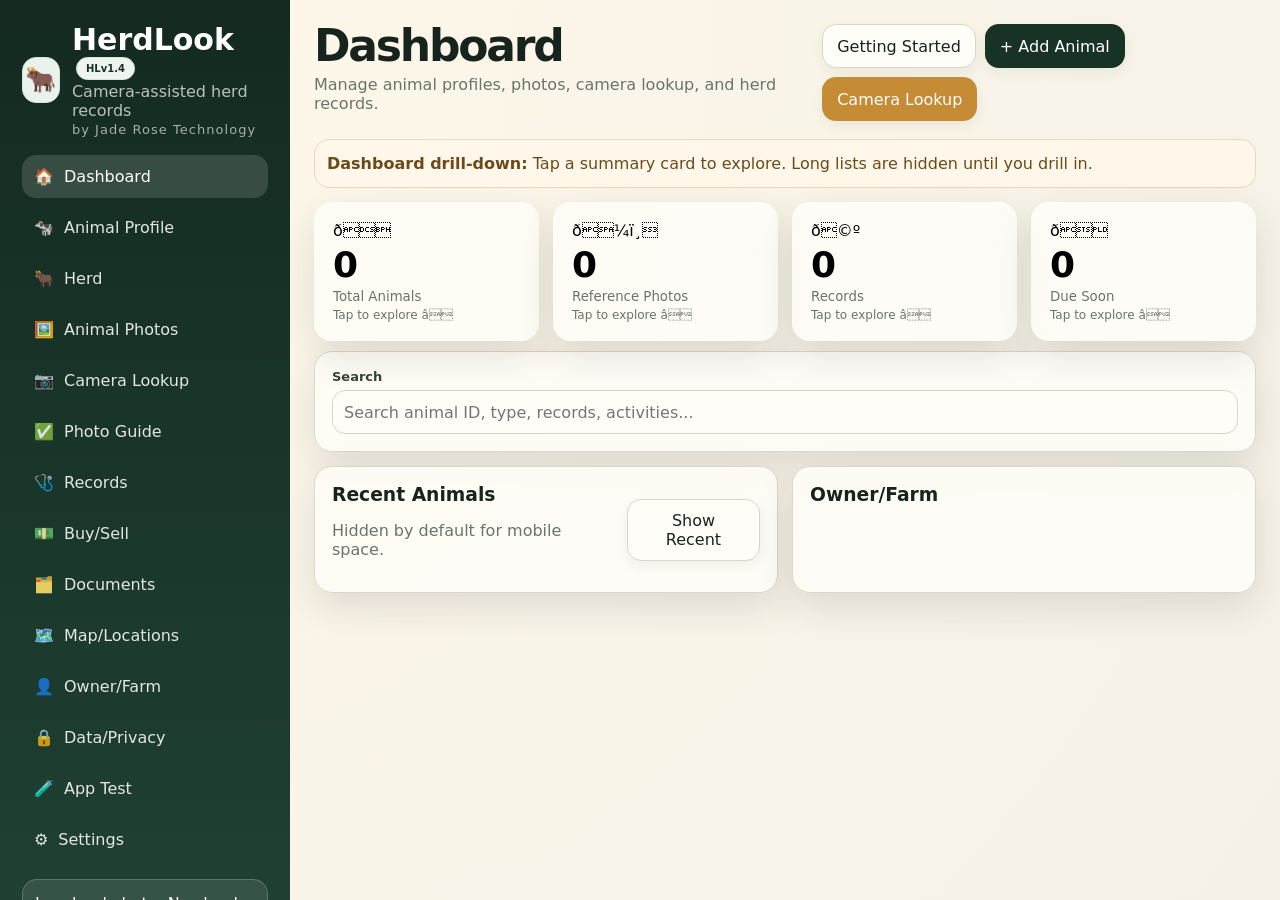
==== commit 6ddaeda3: "Fix: photo save + multi-photo append — photos now save directly to animal, append instead of replace" ====
--- a/index.html
+++ b/index.html
@@ -13,7 +13,7 @@
 .layout{display:grid;grid-template-columns:290px minmax(0,1fr);min-height:100vh}.side{position:sticky;top:0;height:100vh;padding:22px;background:linear-gradient(180deg,#142a20,#1f4033);color:white;overflow:auto;z-index:45}.brand{display:flex;gap:12px;align-items:center;margin-bottom:18px}.brand h1{margin:0;font-size:30px}.brand p{margin:2px 0;color:rgba(255,255,255,.7)}.byline{font-size:13px;letter-spacing:.08em;color:rgba(255,255,255,.62)}
 .nav{display:grid;gap:8px;margin-top:18px}.nav button{display:flex;gap:10px;align-items:center;text-align:left;width:100%;border-radius:14px;padding:12px;color:rgba(255,255,255,.88);background:transparent}.nav button.active,.nav button:hover{background:rgba(255,255,255,.14);color:white}.nav .label{overflow:hidden;text-overflow:ellipsis}
 main{padding:24px;min-width:0}.top{display:flex;justify-content:space-between;gap:14px;align-items:start;margin-bottom:18px}.top h2{font-size:clamp(28px,4vw,44px);line-height:1;margin:0;letter-spacing:-.05em}.top p{color:var(--muted);margin:7px 0 0}.actions{display:flex;gap:9px;flex-wrap:wrap}.btn{border-radius:14px;padding:11px 14px;min-height:44px;background:var(--card);border:1px solid var(--line);color:var(--ink);box-shadow:0 5px 14px rgba(23,36,29,.06)}.primary{background:var(--green);color:white;border-color:transparent}.accent{background:var(--gold);color:white;border-color:transparent}.danger{background:#fff0ed;color:var(--bad);border-color:#efc9c3}
-.card{background:rgba(255,253,248,.9);border:1px solid var(--line);border-radius:var(--r);box-shadow:var(--shadow);padding:17px}.grid{display:grid;gap:14px}.stats{grid-template-columns:repeat(4,1fr)}.three{grid-template-columns:repeat(3,1fr)}.two{grid-template-columns:repeat(2,1fr)}.stat small,.muted{color:var(--muted)}.stat strong{font-size:38px;display:block;margin:10px 0}.notice{border:1px solid #ead8ba;background:#fff8ea;color:#6b4a19;border-radius:15px;padding:12px;margin-bottom:14px;line-height:1.45}
+.card{background:rgba(255,253,248,.9);border:1px solid var(--line);border-radius:var(--r);box-shadow:var(--shadow);padding:17px}.grid{display:grid;gap:14px}.stats{grid-template-columns:repeat(4,1fr)}.three{grid-template-columns:repeat(3,1fr)}.two{grid-template-columns:repeat(2,1fr)}.stat small,.muted{color:var(--muted)}.stat strong{font-size:38px;display:block;margin:10px 0}.notice{border:1px solid #ead8ba;background:#fff8ea;color:#6b4a19;border-radius:15px;padding:12px;margin-bottom:14px;line-height:1.45}.notice.success{background:#e8f5e9;border-color:#a5d6a7;color:#2e7d32}.notice.error{background:#ffebee;border-color:#ef9a9a;color:#c62828}
 .toolbar{display:flex;gap:9px;flex-wrap:wrap;margin-bottom:14px}.toolbar input,.toolbar select{flex:1;min-width:150px}.field{display:grid;gap:6px;margin-bottom:11px}label{font-weight:800;font-size:13px;color:#344238}input,select,textarea{width:100%;border:1px solid var(--line);border-radius:13px;background:#fffdf8;color:var(--ink);padding:11px;min-height:44px}textarea{min-height:92px;resize:vertical}.formgrid{display:grid;grid-template-columns:repeat(2,1fr);gap:11px}.full{grid-column:1/-1}
 .catcard{text-align:left;display:grid;gap:8px;min-height:118px}.catcard small{color:var(--muted)}.catcard strong{font-size:32px}.catcard.active{border-color:var(--green2);box-shadow:0 0 0 3px rgba(47,96,75,.14),var(--shadow)}.idgrid{display:grid;grid-template-columns:repeat(2,1fr);gap:10px;margin-top:12px}.idbtn{text-align:left;border:1px solid var(--line);background:#fffdf8;border-radius:14px;padding:12px}.idbtn strong{display:block;font-size:18px}.animals{display:grid;grid-template-columns:repeat(3,1fr);gap:14px}.pill{display:inline-flex;border-radius:99px;padding:5px 9px;background:#eef5ef;color:var(--green);font-size:12px;font-weight:900;border:1px solid #d6e4d9}.record,.doc,.loc{border:1px solid var(--line);border-radius:15px;background:#fffdf8;padding:12px;margin-top:10px}.row{display:flex;justify-content:space-between;align-items:center;gap:10px}
 .photos{display:grid;grid-template-columns:repeat(2,1fr);gap:12px}.photoCard{border:1px solid var(--line);border-radius:18px;overflow:hidden;background:#fffdf8}.photoCard img,.thumb img{width:100%;height:210px;object-fit:cover;display:block}.thumbs{display:grid;grid-template-columns:repeat(4,1fr);gap:10px}.thumb{height:130px;border:1px solid var(--line);border-radius:14px;overflow:hidden;background:#f6f1e7}.match{display:grid;grid-template-columns:105px 1fr auto;gap:12px;align-items:center;border:1px solid var(--line);border-radius:16px;padding:10px;background:#fffdf8;margin-top:10px}.match img{width:105px;height:86px;object-fit:cover;border-radius:12px}.bar{height:9px;background:#e7dfd1;border-radius:99px;overflow:hidden}.bar span{display:block;height:100%;background:linear-gradient(90deg,var(--green2),var(--gold))}
@@ -223,7 +223,7 @@
 <div class="field"><label>Date of birth</label><input id="aDob" type="date"><small class="muted">Calendar opens for month, day, and year.</small></div><div class="field"><label>Tag / RFID / microchip</label><input id="aTag"></div>
 <div class="field"><label>Location</label><input id="aLoc" list="locListData"><datalist id="locListData"></datalist><div id="locChips" class="chips"></div></div><div class="field"><label>Dam information</label><input id="aDam"></div><div class="field"><label>Sire information</label><input id="aSire"></div>
 <div class="field full"><label>Markings / notes</label><textarea id="aMark"></textarea></div>
-<div class="field full"><label>Reference photos</label><div class="notice"><b>Minimum:</b> front face, left side, right side. <b>Recommended:</b> 6-8 photos.</div><input id="aPhotos" type="file" accept="image/*" multiple><p id="photoHint" class="muted"></p><div id="photoPreview" class="thumbs"></div></div>
+<div class="field full"><label>Reference photos</label><div class="notice"><b>Minimum:</b> front face, left side, right side. <b>Recommended:</b> 6-8 photos.</div><input id="aPhotos" type="file" accept="image/*" multiple><p id="photoHint" class="muted"></p><div id="photoSaveStatus" class="notice" style="display:none"></div><div id="photoPreview" class="thumbs"></div></div>
 <div class="actions full"><button type="button" class="btn danger" id="deleteAnimal" onclick="deleteAnimal()">Delete</button><button class="btn primary">Save Animal & Photos</button></div></form></div></div>
 
 <div class="modal" id="recordModal"><div class="modalbox"><div class="modalhead"><h3 id="recordModalTitle">Add Record</h3><button class="btn" onclick="closeModal('recordModal')">Close</button></div><form id="recForm" class="formgrid"><input id="rId" type="hidden"><div class="field"><label>Animal</label><select id="rAnimal" required></select></div><div class="field"><label>Type</label><select id="rType"><option>Health</option><option>Weight</option><option>Breeding</option><option>Movement</option><option>Note</option><option>Sale/Transfer</option><option>Death/Loss</option></select></div><div class="field"><label>Date</label><input id="rDate" type="date" required></div><div class="field"><label>Follow-up date</label><input id="rFollow" type="date"></div><div class="field full"><label>Details</label><textarea id="rDetails" required></textarea></div><button class="btn primary full">Save Record</button></form></div></div>
@@ -495,7 +495,7 @@
 
 function view(v){S.view=v;document.querySelectorAll(".view").forEach(x=>x.classList.add("hidden"));$(v).classList.remove("hidden");document.querySelectorAll(".nav button").forEach(b=>b.classList.toggle("active",b.dataset.view===v));closeDrawer();const t={dashboard:["Dashboard","Manage animal profiles, photos, camera lookup, and herd records."],herd:["Herd","List, filter, sort, and batch-edit animals."],photos:["Animal Photos","Photo cards live here to save mobile space."],lookup:["Camera Lookup","Take or upload a photo and confirm suggested matches."],guide:["Photo Guide","Best practices for reference photos."],records:["Records","Health, weight, breeding, movement, notes, and sales."],sales:["Buy/Sell","Track sold date, purchase date, price, buyer/seller, and animal sale status."],documents:["Documents","Store local documents."],locations:["Map/Locations","Pastures, barns, pens, gates, and water points."],owner:["Owner/Farm","Owner and farm/ranch info."],privacy:["Data/Privacy","Local-only storage and backup."],apptest:["App Test","Check buttons, links, modals, and core workflows before release."],settings:["Settings","PIN, demo data, and local testing."],animalProfile:["Animal Profile","View animal details, photos, records, and quick actions."]}[v];title.textContent=t[0];sub.textContent=t[1];render()}
 nav.onclick=e=>{let b=e.target.closest("button[data-view]");if(b)openTopPage(b.dataset.view)}
-function countPhotos(){return S.animals.reduce((n,a)=>n+(a.photos||[]).filter(p=>p.src).length,0)}
+function countPhotos(){return S.animals.reduce((n,a)=>n+animalPhotoCount(a),0)}
 function money(v){let n=Number(v||0);return n?("$"+n.toLocaleString(undefined,{minimumFractionDigits:2,maximumFractionDigits:2})):"Price not set"}
 function animalSales(a){return(S.sales||[]).filter(s=>s.animalId==a.id)}
 function latestSale(a,type){return animalSales(a).filter(s=>!type||s.type==type).sort((x,y)=>new Date(y.date||0)-new Date(x.date||0))[0]}
@@ -507,8 +507,8 @@
 function selectCat(c){S.cat=S.cat==c?"":c;renderCats()}
 function toggleRecent(){S.recent=!S.recent;renderStats()}
 function filtered(){let q=(search?.value||"").toLowerCase(),c=catFilter?.value||"",mode=sort?.value||"",order=sortOrder?.value||"desc";let arr=S.animals.filter(a=>[a.code,a.name,a.breed,a.location,a.dam,a.sire,a.tag,cat(a)].join(" ").toLowerCase().includes(q)&&(!c||cat(a)==c));const dir=order==="asc"?1:-1;if(mode==="dob"){arr.sort((a,b)=>{let av=a.dob?new Date(a.dob).getTime():0,bv=b.dob?new Date(b.dob).getTime():0;return(av-bv)*dir})}else if(mode==="added"){arr.sort((a,b)=>{let av=a.createdAt?new Date(a.createdAt).getTime():0,bv=b.createdAt?new Date(b.createdAt).getTime():0;return(av-bv)*dir})}else if(mode==="id"){arr.sort((a,b)=>String(a.code||a.name||"").localeCompare(String(b.code||b.name||""))*dir)}else{arr.sort((a,b)=>new Date(b.createdAt||0)-new Date(a.createdAt||0))}return arr}
-function renderHerd(){if(!animalList)return;animalList.innerHTML=filtered().map(a=>`<div class="card"><div class="row"><div><b>${esc(label(a))}</b><p class="muted">${esc(a.breed||"No breed")}</p></div><span class="pill">${esc(cat(a))}</span></div><p class="muted">${esc(a.location||"No location")} • ${esc(a.tag||"No tag")}</p><p><span class="sale-status ${saleStatus(a).status}">${esc(saleStatus(a).label)}</span></p><p class="muted">Dam: ${esc(a.dam||"Not set")} • Sire: ${esc(a.sire||"Not set")}</p><div class="actions"><button class="btn primary" onclick="viewAnimalProfile('${a.id}')">Profile</button><button class="btn" onclick="openAnimal('${a.id}')">Edit</button><button class="btn" onclick="openPhotoPage('${a.id}')">Photos (${(a.photos||[]).filter(p=>p.src).length})</button><button class="btn" onclick="openSale('${a.id}')">Buy/Sell</button></div></div>`).join("")||'<div class="card muted">No animals found.</div>'}
-function renderPhotos(){if(!photoCards)return;let q=(photoSearch?.value||"").toLowerCase(),c=(photoCat?.value||"");let arr=S.animals.filter(a=>[a.code,a.name,a.breed,a.location,cat(a)].join(" ").toLowerCase().includes(q)&&(!c||cat(a)==c));photoCards.innerHTML=arr.map(a=>{const realPhotos=(a.photos||[]).filter(p=>p.src);const omittedPhotos=(a.photos||[]).filter(p=>p.omitted&&!p.src);const firstPhoto=realPhotos[0];return`<div class="photoCard">${firstPhoto?`<img src="${firstPhoto.src}">`:'<div style="height:210px;display:grid;place-items:center" class="muted">No photo</div>'}<div style="padding:12px"><b>${esc(label(a))}</b><p class="muted">${esc(cat(a))} • ${realPhotos.length} photos${omittedPhotos.length?' <span class="pill" style="font-size:10px">'+omittedPhotos.length+' omitted</span>':''}</p>${omittedPhotos.length?'<div class="notice" style="margin:6px 0;font-size:12px">Photo(s) omitted from mobile transfer.</div>':''}<div class="actions"><button class="btn" onclick="openAnimal('${a.id}')">Add/Edit Photos</button></div></div></div>`}).join("")||'<div class="record muted">No photo cards found.</div>'}
+function renderHerd(){if(!animalList)return;animalList.innerHTML=filtered().map(a=>`<div class="card"><div class="row"><div><b>${esc(label(a))}</b><p class="muted">${esc(a.breed||"No breed")}</p></div><span class="pill">${esc(cat(a))}</span></div><p class="muted">${esc(a.location||"No location")} • ${esc(a.tag||"No tag")}</p><p><span class="sale-status ${saleStatus(a).status}">${esc(saleStatus(a).label)}</span></p><p class="muted">Dam: ${esc(a.dam||"Not set")} • Sire: ${esc(a.sire||"Not set")}</p><div class="actions"><button class="btn primary" onclick="viewAnimalProfile('${a.id}')">Profile</button><button class="btn" onclick="openAnimal('${a.id}')">Edit</button><button class="btn" onclick="openPhotoPage('${a.id}')">Photos (${animalPhotoCount(a)})</button><button class="btn" onclick="openSale('${a.id}')">Buy/Sell</button></div></div>`).join("")||'<div class="card muted">No animals found.</div>'}
+function renderPhotos(){if(!photoCards)return;let q=(photoSearch?.value||"").toLowerCase(),c=(photoCat?.value||"");let arr=S.animals.filter(a=>[a.code,a.name,a.breed,a.location,cat(a)].join(" ").toLowerCase().includes(q)&&(!c||cat(a)==c));photoCards.innerHTML=arr.map(a=>{const realPhotos=(a.photos||[]).filter(p=>getPhotoSrc(p));const omittedPhotos=(a.photos||[]).filter(p=>p.omitted&&!getPhotoSrc(p));const firstPhoto=realPhotos[0];return`<div class="photoCard">${firstPhoto?`<img src="${getPhotoSrc(firstPhoto)}">`:'<div style="height:210px;display:grid;place-items:center" class="muted">No photo</div>'}<div style="padding:12px"><b>${esc(label(a))}</b><p class="muted">${esc(cat(a))} • ${realPhotos.length} photos${omittedPhotos.length?' <span class="pill" style="font-size:10px">'+omittedPhotos.length+' omitted</span>':''}</p>${omittedPhotos.length?'<div class="notice" style="margin:6px 0;font-size:12px">Photo(s) omitted from mobile transfer.</div>':''}<div class="actions"><button class="btn" onclick="openAnimal('${a.id}')">Add/Edit Photos</button></div></div></div>`}).join("")||'<div class="record muted">No photo cards found.</div>'}
 function openPhotoPage(animalId){pushReturnScreen("Photos");view("photos");let a=S.animals.find(x=>x.id==animalId);photoSearch.value=a?(a.code||a.name):"";renderPhotos()}
 function renderBatch(){batchPanel.classList.toggle("hidden",!S.batch);batchList.innerHTML=S.animals.map(a=>`<div class="batch" data-id="${a.id}"><div class="field"><label>${esc(a.code||a.name)} category</label><select class="bcat">${cats.map(c=>`<option ${cat(a)==c?"selected":""}>${c}</option>`).join("")}</select></div><div class="field"><label>Breed</label><input class="bbreed" value="${esc(a.breed||"")}"></div><div class="field"><label>Location</label><input class="bloc" value="${esc(a.location||"")}"></div><button class="btn" onclick="openAnimal('${a.id}')">Open</button></div>`).join("")}
 function toggleBatch(){S.batch=!S.batch;renderBatch()}
@@ -516,13 +516,26 @@
 function unique(f){return[...new Set(S.animals.map(a=>(a[f]||"").trim()).filter(Boolean))].slice(-8).reverse()}
 function renderSuggestions(){breedList.innerHTML=unique("breed").map(v=>`<option value="${esc(v)}">`).join("");locListData.innerHTML=unique("location").map(v=>`<option value="${esc(v)}">`).join("");breedChips.innerHTML=unique("breed").map(v=>`<button type="button" class="chip" onclick="aBreed.value='${esc(v)}'">${esc(v)}</button>`).join("");locChips.innerHTML=unique("location").map(v=>`<button type="button" class="chip" onclick="aLoc.value='${esc(v)}'">${esc(v)}</button>`).join("")}
 function openModal(m){$(m).classList.add("open")}function closeModal(m){$(m).classList.remove("open")}
-function openAnimal(animalEntryId){animalForm.reset();const animalIdInput=document.getElementById("animalId");const deleteAnimalButton=document.getElementById("deleteAnimal");const existingAnimal=S.animals.find(x=>x.id==animalEntryId);const last=S.animals.at(-1);S.photos=[];if(animalIdInput)animalIdInput.value="";if(deleteAnimalButton)deleteAnimalButton.classList.toggle("hidden",!existingAnimal);if(last&&!existingAnimal){aSpecies.value=last.species||"Cattle";aCategory.value=last.category||"Cow";aBreed.value=last.breed||"";aLoc.value=last.location||""}animalTitle.textContent=existingAnimal?"Edit Animal":"Add Animal";if(existingAnimal){animalIdInput.value=existingAnimal.id;aCode.value=existingAnimal.code||"";aName.value=existingAnimal.name||"";aSpecies.value=existingAnimal.species||"Cattle";aCategory.value=existingAnimal.category||cat(existingAnimal);aBreed.value=existingAnimal.breed||"";aSex.value=existingAnimal.sex||"";aDob.value=existingAnimal.dob||"";aTag.value=existingAnimal.tag||"";aLoc.value=existingAnimal.location||"";aDam.value=existingAnimal.dam||"";aSire.value=existingAnimal.sire||"";aMark.value=existingAnimal.markings||"";S.photos=structuredClone(existingAnimal.photos||[]).filter(p=>p.src)}renderPhotoPreview();openModal("animalModal")}
-function renderPhotoPreview(){let n=S.photos.filter(p=>p.src).length;photoHint.textContent=`${n} reference photo${n==1?"":"s"} added. ${n>=6?"Good set.":n>=3?"Minimum reached; add more for better recognition.":"Add at least "+(3-n)+" more."}`;photoPreview.innerHTML=S.photos.filter(p=>p.src).map(p=>`<div class="thumb"><img src="${p.src}"></div>`).join("")}
+function openAnimal(animalEntryId){animalForm.reset();const animalIdInput=document.getElementById("animalId");const deleteAnimalButton=document.getElementById("deleteAnimal");const existingAnimal=S.animals.find(x=>x.id==animalEntryId);const last=S.animals.at(-1);S.photos=[];if(animalIdInput)animalIdInput.value="";if(deleteAnimalButton)deleteAnimalButton.classList.toggle("hidden",!existingAnimal);if(last&&!existingAnimal){aSpecies.value=last.species||"Cattle";aCategory.value=last.category||"Cow";aBreed.value=last.breed||"";aLoc.value=last.location||""}animalTitle.textContent=existingAnimal?"Edit Animal":"Add Animal";if(existingAnimal){animalIdInput.value=existingAnimal.id;aCode.value=existingAnimal.code||"";aName.value=existingAnimal.name||"";aSpecies.value=existingAnimal.species||"Cattle";aCategory.value=existingAnimal.category||cat(existingAnimal);aBreed.value=existingAnimal.breed||"";aSex.value=existingAnimal.sex||"";aDob.value=existingAnimal.dob||"";aTag.value=existingAnimal.tag||"";aLoc.value=existingAnimal.location||"";aDam.value=existingAnimal.dam||"";aSire.value=existingAnimal.sire||"";aMark.value=existingAnimal.markings||"";S.photos=structuredClone(existingAnimal.photos||[]).filter(p=>getPhotoSrc(p))}renderPhotoPreview();openModal("animalModal")}
+function setPhotoSaveStatus(msg,isErr){const el=document.getElementById("photoSaveStatus");if(!el)return;el.textContent=msg;el.style.display=msg?"block":"none";el.className="notice "+(isErr?"error":"success")}
+function getHerdLookState(){return typeof S!=="undefined"?S:state}
+function makePhotoId(){return(window.crypto&&crypto.randomUUID)?crypto.randomUUID():"photo-"+Date.now()+"-"+Math.random().toString(16).slice(2)}
+function findAnimalIndexById(animalId){const s=getHerdLookState();return(s.animals||[]).findIndex(a=>String(a.id)===String(animalId))}
+function countSavedAnimalPhotos(animal){return(animal.photos||[]).filter(p=>getPhotoSrc(p)).length}
+function readImageFileAsDataUrl(file){return new Promise((resolve,reject)=>{const reader=new FileReader();reader.onload=()=>resolve(String(reader.result||""));reader.onerror=()=>reject(new Error("Photo file could not be read."));reader.readAsDataURL(file)})}
+function compressDataUrlForAnimalPhoto(dataUrl,maxSize=1100,quality=0.70){return new Promise((resolve,reject)=>{const img=new Image();img.onload=()=>{let w=img.naturalWidth||img.width;let h=img.naturalHeight||img.height;if(!w||!h){reject(new Error("Image size could not be read."));return}if(w>h&&w>maxSize){h=Math.round(h*(maxSize/w));w=maxSize}else if(h>w&&h>maxSize){w=Math.round(w*(maxSize/h));h=maxSize}else if(w===h&&w>maxSize){w=maxSize;h=maxSize}const canvas=document.createElement("canvas");canvas.width=w;canvas.height=h;const ctx=canvas.getContext("2d");ctx.drawImage(img,0,0,w,h);resolve(canvas.toDataURL("image/jpeg",quality))};img.onerror=()=>reject(new Error("Photo could not be compressed."));img.src=dataUrl})}
+function dataUrlByteSize(dataUrl){return Math.round((String(dataUrl||"").length*3)/4)}
+async function buildAnimalPhotoObject(file){const rawDataUrl=await readImageFileAsDataUrl(file);let src;try{src=await compressDataUrlForAnimalPhoto(rawDataUrl,1100,0.70)}catch(err){src=await compressDataUrlForAnimalPhoto(rawDataUrl,800,0.60)}return{id:makePhotoId(),src,name:file.name||"animal-photo.jpg",type:"image/jpeg",originalType:file.type||"",size:dataUrlByteSize(src),createdAt:new Date().toISOString(),compressed:true,note:""}}
+async function saveAnimalPhotosAppend(animalId,files){const s=getHerdLookState();const index=findAnimalIndexById(animalId);if(index<0){alert("No animal selected. Open an animal before adding photos.");return false}const selectedFiles=Array.from(files||[]).filter(file=>file&&file.type&&file.type.startsWith("image/"));if(!selectedFiles.length){alert("No image photos selected.");return false}const animal=s.animals[index];const existingPhotos=Array.isArray(animal.photos)?animal.photos:[];const beforeCount=existingPhotos.filter(p=>getPhotoSrc(p)).length;const newPhotos=[];for(const file of selectedFiles){try{const photo=await buildAnimalPhotoObject(file);if(photo&&photo.src&&photo.src.startsWith("data:image/")){newPhotos.push(photo)}}catch(error){console.error("Could not save photo:",file.name,error);alert("Could not save photo: "+(file.name||"photo"))}}if(!newPhotos.length){alert("No photos were saved. Try a smaller image.");return false}s.animals[index]={...animal,photos:[...existingPhotos,...newPhotos],updatedAt:new Date().toISOString()};if(typeof save==="function"){await save()}if(typeof persistNow==="function"){await persistNow()}if(typeof saveState==="function"){await saveState()}if(typeof saveToDB==="function"){await saveToDB(s)}const verifyIndex=findAnimalIndexById(animalId);const verifyAnimal=verifyIndex>=0?s.animals[verifyIndex]:null;const verifyCount=verifyAnimal?countSavedAnimalPhotos(verifyAnimal):0;if(verifyCount<=beforeCount){alert("Photo was processed but did not attach to the animal. Check animal ID binding and save handler.");return false}if(typeof render==="function")render();setPhotoSaveStatus(newPhotos.length+" photo(s) added. Total photos for this animal: "+verifyCount,false);S.photos=s.animals[index].photos;renderPhotoPreview();return true}
+window.saveAnimalPhotosAppend=saveAnimalPhotosAppend;window.getPhotoSrc=getPhotoSrc;window.countSavedAnimalPhotos=countSavedAnimalPhotos;function deleteAnimalPhoto(animalId,photoId){const s=getHerdLookState();const index=findAnimalIndexById(animalId);if(index<0)return;const animal=s.animals[index];const before=animal.photos||[];s.animals[index]={...animal,photos:before.filter(p=>String(p.id)!==String(photoId)),updatedAt:new Date().toISOString()};if(typeof save==="function")save();if(typeof persistNow==="function")persistNow();if(typeof render==="function")render()}
+window.deleteAnimalPhoto=deleteAnimalPhoto;
+function renderPhotoPreview(){let n=S.photos.filter(p=>getPhotoSrc(p)).length;photoHint.textContent=`${n} reference photo${n==1?"":"s"} added. ${n>=6?"Good set.":n>=3?"Minimum reached; add more for better recognition.":"Add at least "+(3-n)+" more."}`;photoPreview.innerHTML=S.photos.filter(p=>getPhotoSrc(p)).map((p,i)=>`<div class="thumb" style="position:relative"><img src="${getPhotoSrc(p)}" alt="Photo ${i+1}"><button type="button" style="position:absolute;top:2px;right:2px;background:rgba(180,40,40,.85);color:#fff;border:none;border-radius:50%;width:22px;height:22px;font-size:13px;cursor:pointer;line-height:1" onclick="removePhotoFromModal(${i})" title="Remove photo">✕</button></div>`).join("")}
+function removePhotoFromModal(idx){S.photos.splice(idx,1);renderPhotoPreview()}
 function fileUrl(file){return new Promise((res,rej)=>{let r=new FileReader();r.onload=()=>res(r.result);r.onerror=rej;r.readAsDataURL(file)})}
 function sig(src){return new Promise((res,rej)=>{let im=new Image();im.onload=()=>{let c=document.createElement("canvas"),x=c.getContext("2d",{willReadFrequently:true});c.width=c.height=32;x.drawImage(im,0,0,32,32);let d=x.getImageData(0,0,32,32).data,gray=[],sum=0,h=Array(24).fill(0);for(let i=0;i<d.length;i+=4){let r=d[i],g=d[i+1],b=d[i+2],y=.299*r+.587*g+.114*b;gray.push(y);sum+=y;h[Math.min(7,r>>5)]++;h[8+Math.min(7,g>>5)]++;h[16+Math.min(7,b>>5)]++}let avg=sum/gray.length;res({hash:gray.map(v=>v>=avg?"1":"0").join(""),hist:h.map(v=>v/gray.length)})};im.onerror=rej;im.src=src})}
 function cmp(a,b){if(!a||!b)return 0;let same=0;for(let i=0;i<a.hash.length;i++)if(a.hash[i]==b.hash[i])same++;let hd=same/a.hash.length,dist=0;for(let i=0;i<a.hist.length;i++)dist+=Math.abs(a.hist[i]-b.hist[i]);return Math.round((hd*.65+Math.max(0,1-dist/6)*.35)*100)}
-aPhotos.onchange=async e=>{for(const f of e.target.files){let src=await fileUrl(f);S.photos.push({id:id(),src,signature:await sig(src),createdAt:new Date().toISOString()})}aPhotos.value="";renderPhotoPreview()}
-animalForm.onsubmit=e=>{e.preventDefault();const animalIdValue=document.getElementById("animalId").value;let existing=S.animals.find(a=>a.id==animalIdValue);let a={id:animalIdValue||id(),code:aCode.value.trim(),name:aName.value.trim(),species:aSpecies.value,category:aCategory.value,breed:aBreed.value.trim(),sex:aSex.value,dob:aDob.value,tag:aTag.value.trim(),location:aLoc.value.trim(),dam:aDam.value.trim(),sire:aSire.value.trim(),markings:aMark.value.trim(),photos:S.photos,updatedAt:new Date().toISOString(),createdAt:existing?.createdAt||new Date().toISOString()};if(existing)Object.assign(existing,a);else S.animals.push(a);save();closeModal("animalModal");render()}
+aPhotos.onchange=async e=>{const animalIdValue=document.getElementById("animalId")?.value;if(!animalIdValue){alert("Open or select an animal before adding photos.");e.target.value="";return}await saveAnimalPhotosAppend(animalIdValue,e.target.files);e.target.value=""}
+animalForm.onsubmit=e=>{e.preventDefault();const animalIdValue=document.getElementById("animalId").value;let existing=S.animals.find(a=>a.id==animalIdValue);let existingPhotos=existing?Array.isArray(existing.photos)?existing.photos:[]:Array.isArray(S.photos)?S.photos:[];let a={id:animalIdValue||id(),code:aCode.value.trim(),name:aName.value.trim(),species:aSpecies.value,category:aCategory.value,breed:aBreed.value.trim(),sex:aSex.value,dob:aDob.value,tag:aTag.value.trim(),location:aLoc.value.trim(),dam:aDam.value.trim(),sire:aSire.value.trim(),markings:aMark.value.trim(),photos:existingPhotos,updatedAt:new Date().toISOString(),createdAt:existing?.createdAt||new Date().toISOString()};if(existing)Object.assign(existing,a);else S.animals.push(a);save();const verifyAnimal=S.animals.find(x=>x.id===(animalIdValue||a.id));const savedPhotoCount=verifyAnimal&&Array.isArray(verifyAnimal.photos)?verifyAnimal.photos.filter(p=>getPhotoSrc(p)).length:0;if(existingPhotos.length>0&&savedPhotoCount!==existingPhotos.filter(p=>getPhotoSrc(p)).length){console.warn("Photo save verification mismatch: expected",existingPhotos.filter(p=>getPhotoSrc(p)).length,"got",savedPhotoCount)}closeModal("animalModal");render()}
 function deleteAnimal(){const animalIdValue=document.getElementById("animalId").value;if(!animalIdValue||!confirm("Delete this animal and its records?"))return;S.animals=S.animals.filter(a=>a.id!=animalIdValue);S.records=S.records.filter(r=>r.animalId!=animalIdValue);S.sales=(S.sales||[]).filter(s=>s.animalId!=animalIdValue);save();closeModal("animalModal");render()}
 function renderSelects(){[catFilter,photoCat,aCategory].forEach(sel=>{if(!sel)return;let val=sel.value;sel.innerHTML=(sel==aCategory?"":"<option value=''>All categories</option>")+cats.map(c=>`<option>${c}</option>`).join("");sel.value=val||(sel==aCategory?"Cow":"")});rAnimal.innerHTML=S.animals.map(a=>`<option value="${a.id}">${esc(label(a))}</option>`).join("");docAnimal.innerHTML="<option value=''>General</option>"+S.animals.map(a=>`<option value="${a.id}">${esc(label(a))}</option>`).join("");if(window.saleAnimal)saleAnimal.innerHTML=S.animals.map(a=>`<option value="${a.id}">${esc(label(a))}</option>`).join("")}
 function openRecord(animalId){recForm.reset();rId.value="";rDate.value=today();renderSelects();if(animalId)rAnimal.value=animalId;recordModalTitle.textContent="Add Record";openModal("recordModal")}
@@ -545,7 +558,7 @@
 ownerForm.onsubmit=e=>{e.preventDefault();S.owner={ownerName:ownerName.value,farmName:farmName.value,ownerPhone:ownerPhone.value,ownerEmail:ownerEmail.value,farmAddress:farmAddress.value,farmType:farmType.value,vetInfo:vetInfo.value,farmNotes:farmNotes.value};save();render();alert("Owner/Farm info saved.")}
 function renderOwner(){let o=S.owner||{};ownerSummary.innerHTML=`<p><b>${esc(o.farmName||"Farm/Ranch not set")}</b></p><p class="muted">Owner: ${esc(o.ownerName||"Not set")}<br>Contact: ${esc([o.ownerPhone,o.ownerEmail].filter(Boolean).join(" • ")||"Not set")}<br>Vet: ${esc(o.vetInfo||"Not set")}</p>`;["ownerName","farmName","ownerPhone","ownerEmail","farmAddress","farmType","vetInfo","farmNotes"].forEach(k=>{if($(k))$(k).value=o[k]||""})}
 
-lookupFile.onchange=async e=>{let f=e.target.files[0];if(!f)return;let src=await fileUrl(f);lookupPreview.innerHTML=`<img src="${src}" style="width:100%;height:100%;object-fit:cover;border-radius:12px">`;let s=await sig(src);let ms=S.animals.map(a=>{let realPhotos=(a.photos||[]).filter(p=>p.src);let scores=realPhotos.map(p=>cmp(s,p.signature)).sort((x,y)=>y-x),best=scores[0]||0,avg=scores.length?Math.round(scores.slice(0,3).reduce((q,v)=>q+v,0)/Math.min(3,scores.length)):0,score=Math.min(99,Math.round(best*.72+avg*.23+Math.min(8,realPhotos.length)));return{a,score}}).filter(m=>m.score).sort((a,b)=>b.score-a.score).slice(0,5);matches.innerHTML=ms.map(m=>`<div class="match">${(m.a.photos||[]).filter(p=>p.src)[0]?`<img src="${(m.a.photos||[]).filter(p=>p.src)[0].src}">`:"<div></div>"}<div><b>${esc(label(m.a))}</b><p class="muted">${esc(cat(m.a))} • ${esc(m.a.location||"No location")}</p><div class="bar"><span style="width:${m.score}%"></span></div><small class="muted">${m.score}% advanced beta suggestion. Confirm manually.</small></div><button class="btn primary" onclick="openAnimal('${m.a.id}')">Confirm/Open</button></div>`).join("")||'<div class="record muted">No reference photos found.</div>'}
+lookupFile.onchange=async e=>{let f=e.target.files[0];if(!f)return;let src=await fileUrl(f);lookupPreview.innerHTML=`<img src="${src}" style="width:100%;height:100%;object-fit:cover;border-radius:12px">`;let s=await sig(src);let ms=S.animals.map(a=>{let realPhotos=(a.photos||[]).filter(p=>getPhotoSrc(p));let scores=realPhotos.map(p=>cmp(s,p.signature)).sort((x,y)=>y-x),best=scores[0]||0,avg=scores.length?Math.round(scores.slice(0,3).reduce((q,v)=>q+v,0)/Math.min(3,scores.length)):0,score=Math.min(99,Math.round(best*.72+avg*.23+Math.min(8,realPhotos.length)));return{a,score}}).filter(m=>m.score).sort((a,b)=>b.score-a.score).slice(0,5);matches.innerHTML=ms.map(m=>`<div class="match">${(m.a.photos||[]).filter(p=>getPhotoSrc(p))[0]?`<img src="${getPhotoSrc((m.a.photos||[]).filter(p=>getPhotoSrc(p))[0])}">`:"<div></div>"}<div><b>${esc(label(m.a))}</b><p class="muted">${esc(cat(m.a))} • ${esc(m.a.location||"No location")}</p><div class="bar"><span style="width:${m.score}%"></span></div><small class="muted">${m.score}% advanced beta suggestion. Confirm manually.</small></div><button class="btn primary" onclick="openAnimal('${m.a.id}')">Confirm/Open</button></div>`).join("")||'<div class="record muted">No reference photos found.</div>'}
 
 function exportBackup(){
  S.exportedAt=new Date().toISOString();
@@ -1045,8 +1058,7 @@
     el.innerHTML='<div class="hl-app-shell"><header class="hl-topbar"><div class="hl-brand"><div class="hl-logo">🐄</div><div><div class="hl-brand-name">HerdLook</div><div class="hl-brand-sub">Livestock Records</div></div></div><button class="hl-menu-btn" type="button" onclick="closeDrawer()">☰</button></header><main class="hl-animal-profile"><div class="hl-panel" style="text-align:center;padding:40px 20px"><h2 style="color:var(--hl-green)">No animal selected</h2><p style="color:var(--hl-muted)">Open an animal from the herd list to see its profile.</p><button class="btn primary" onclick="view(\'herd\')" style="margin-top:16px">Go to Herd</button></div></main></div>';
     return;
   }
-  const photos=Array.isArray(a.photos)?a.photos.filter(p=>p.src):[];
-  const mainPhoto=photos.length?photoSrcHL(photos[0]):"";
+  const photos=Array.isArray(a.photos)?a.photos.filter(p=>getPhotoSrc(p)):[];const mainPhoto=photos.length?getPhotoSrc(photos[0]):"";
   const animalRecords=S.records.filter(r=>r.animalId===a.id).slice().sort((x,y)=>new Date(y.date||y.createdAt||0)-new Date(x.date||x.createdAt||0));
   const recentRecords=animalRecords.slice(0,4);
   const animalId=a.code||a.id||a.tag||a.name||"Animal";
@@ -1058,7 +1070,7 @@
 
   let photoStripHTML="";
   if(photos.length){
-    photoStripHTML=photos.slice(0,4).map((p,i)=>`<button class="hl-thumb ${i===0?"active":""}" type="button" onclick="openPhotoPage('${a.id}')"><img src="${esc(photoSrcHL(p))}" alt="Photo ${i+1}"></button>`).join("");
+    photoStripHTML=photos.slice(0,4).map((p,i)=>`<button class="hl-thumb ${i===0?"active":""}" type="button" onclick="openPhotoPage('${a.id}')"><img src="${esc(getPhotoSrc(p))}" alt="Photo ${i+1}"></button>`).join("");
     if(photos.length>4) photoStripHTML+=`<button class="hl-more-thumb" type="button" onclick="openPhotoPage('${a.id}')">+${photos.length-4}</button>`;
   }else{
     photoStripHTML='<div class="hl-thumb active"><div class="hl-empty-thumb">No photo</div></div>';
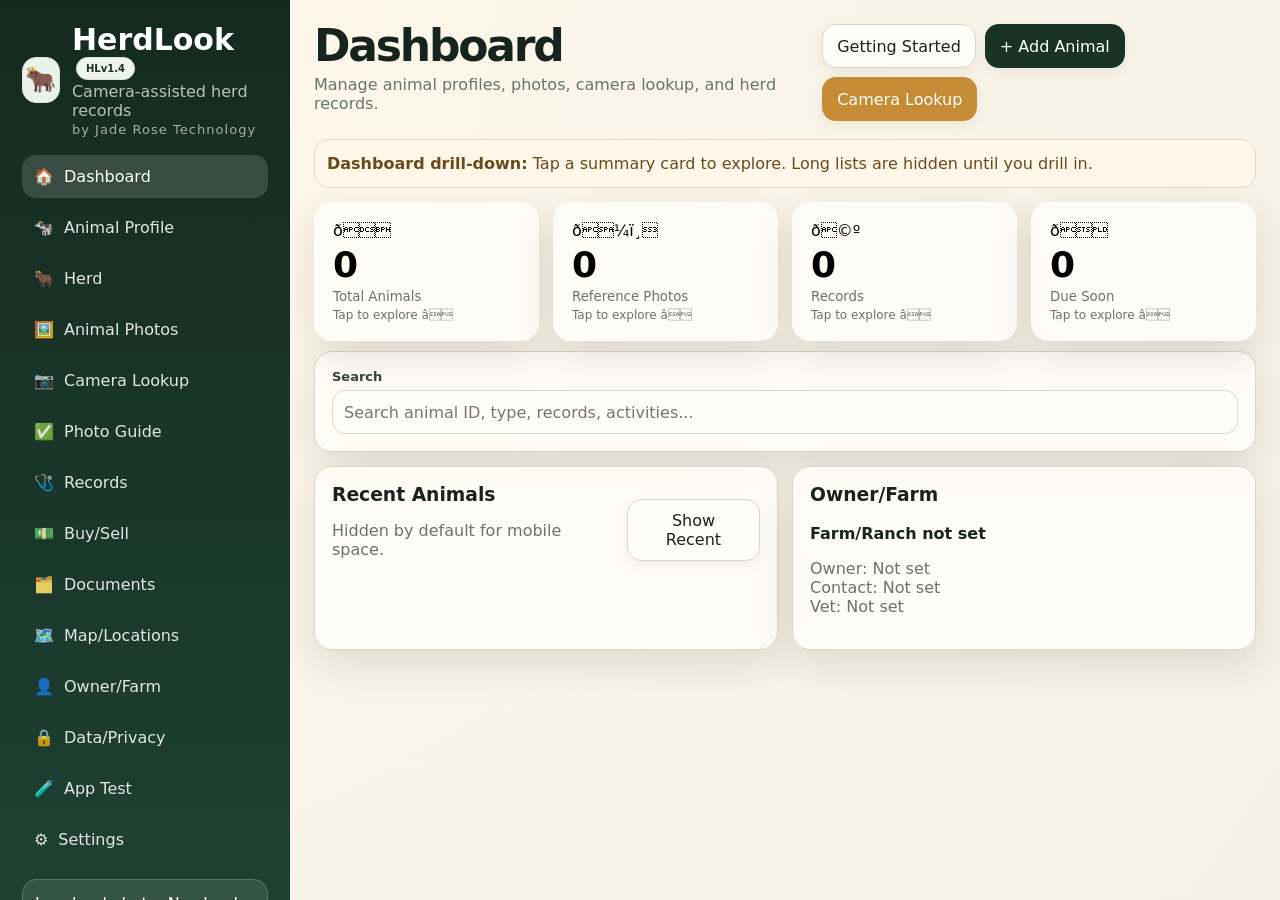
==== commit 5e4f7c74: "Fix: add global animalPhotoCount/getPhotoSrc/countSavedAnimalPhotos before import — resolves import " ====
--- a/index.html
+++ b/index.html
@@ -411,6 +411,12 @@
 }
 const cat=a=>a.category||inferCategory(a);
 
+function getPhotoSrc(photo){if(!photo)return"";if(typeof photo==="string")return photo;return photo.src||photo.dataUrl||photo.url||photo.image||""}
+function animalPhotoCount(animal){if(!animal)return 0;return(animal.photos||[]).filter(function(photo){return!!getPhotoSrc(photo)}).length}
+function countSavedAnimalPhotos(animal){return animalPhotoCount(animal)}
+function normalizeAnimalPhotos(animal){const photos=[...(animal.photos||[]),...(animal.images||[])];animal.photos=photos.map(function(p){if(typeof p==="string"){return{id:"photo-"+Date.now()+"-"+Math.random(),src:p,createdAt:new Date().toISOString()}}return{id:p.id||"photo-"+Date.now()+"-"+Math.random(),src:p.src||p.dataUrl||p.url||p.image||"",name:p.name||p.fileName||"animal-photo.jpg",type:p.type||"image/jpeg",size:p.size||0,createdAt:p.createdAt||new Date().toISOString(),compressed:!!p.compressed,compressedForMobile:!!p.compressedForMobile,note:p.note||""}}).filter(function(p){return!!p.src});return animal}
+window.getPhotoSrc=getPhotoSrc;window.animalPhotoCount=animalPhotoCount;window.countSavedAnimalPhotos=countSavedAnimalPhotos;window.normalizeAnimalPhotos=normalizeAnimalPhotos;
+
 function normalizeImportedData(raw){
  const root=raw?.data&&typeof raw.data==="object"?raw.data:raw||{};
  const sourceAnimals=Array.isArray(root.animals)?root.animals:[];
@@ -521,7 +527,6 @@
 function getHerdLookState(){return typeof S!=="undefined"?S:state}
 function makePhotoId(){return(window.crypto&&crypto.randomUUID)?crypto.randomUUID():"photo-"+Date.now()+"-"+Math.random().toString(16).slice(2)}
 function findAnimalIndexById(animalId){const s=getHerdLookState();return(s.animals||[]).findIndex(a=>String(a.id)===String(animalId))}
-function countSavedAnimalPhotos(animal){return(animal.photos||[]).filter(p=>getPhotoSrc(p)).length}
 function readImageFileAsDataUrl(file){return new Promise((resolve,reject)=>{const reader=new FileReader();reader.onload=()=>resolve(String(reader.result||""));reader.onerror=()=>reject(new Error("Photo file could not be read."));reader.readAsDataURL(file)})}
 function compressDataUrlForAnimalPhoto(dataUrl,maxSize=1100,quality=0.70){return new Promise((resolve,reject)=>{const img=new Image();img.onload=()=>{let w=img.naturalWidth||img.width;let h=img.naturalHeight||img.height;if(!w||!h){reject(new Error("Image size could not be read."));return}if(w>h&&w>maxSize){h=Math.round(h*(maxSize/w));w=maxSize}else if(h>w&&h>maxSize){w=Math.round(w*(maxSize/h));h=maxSize}else if(w===h&&w>maxSize){w=maxSize;h=maxSize}const canvas=document.createElement("canvas");canvas.width=w;canvas.height=h;const ctx=canvas.getContext("2d");ctx.drawImage(img,0,0,w,h);resolve(canvas.toDataURL("image/jpeg",quality))};img.onerror=()=>reject(new Error("Photo could not be compressed."));img.src=dataUrl})}
 function dataUrlByteSize(dataUrl){return Math.round((String(dataUrl||"").length*3)/4)}
